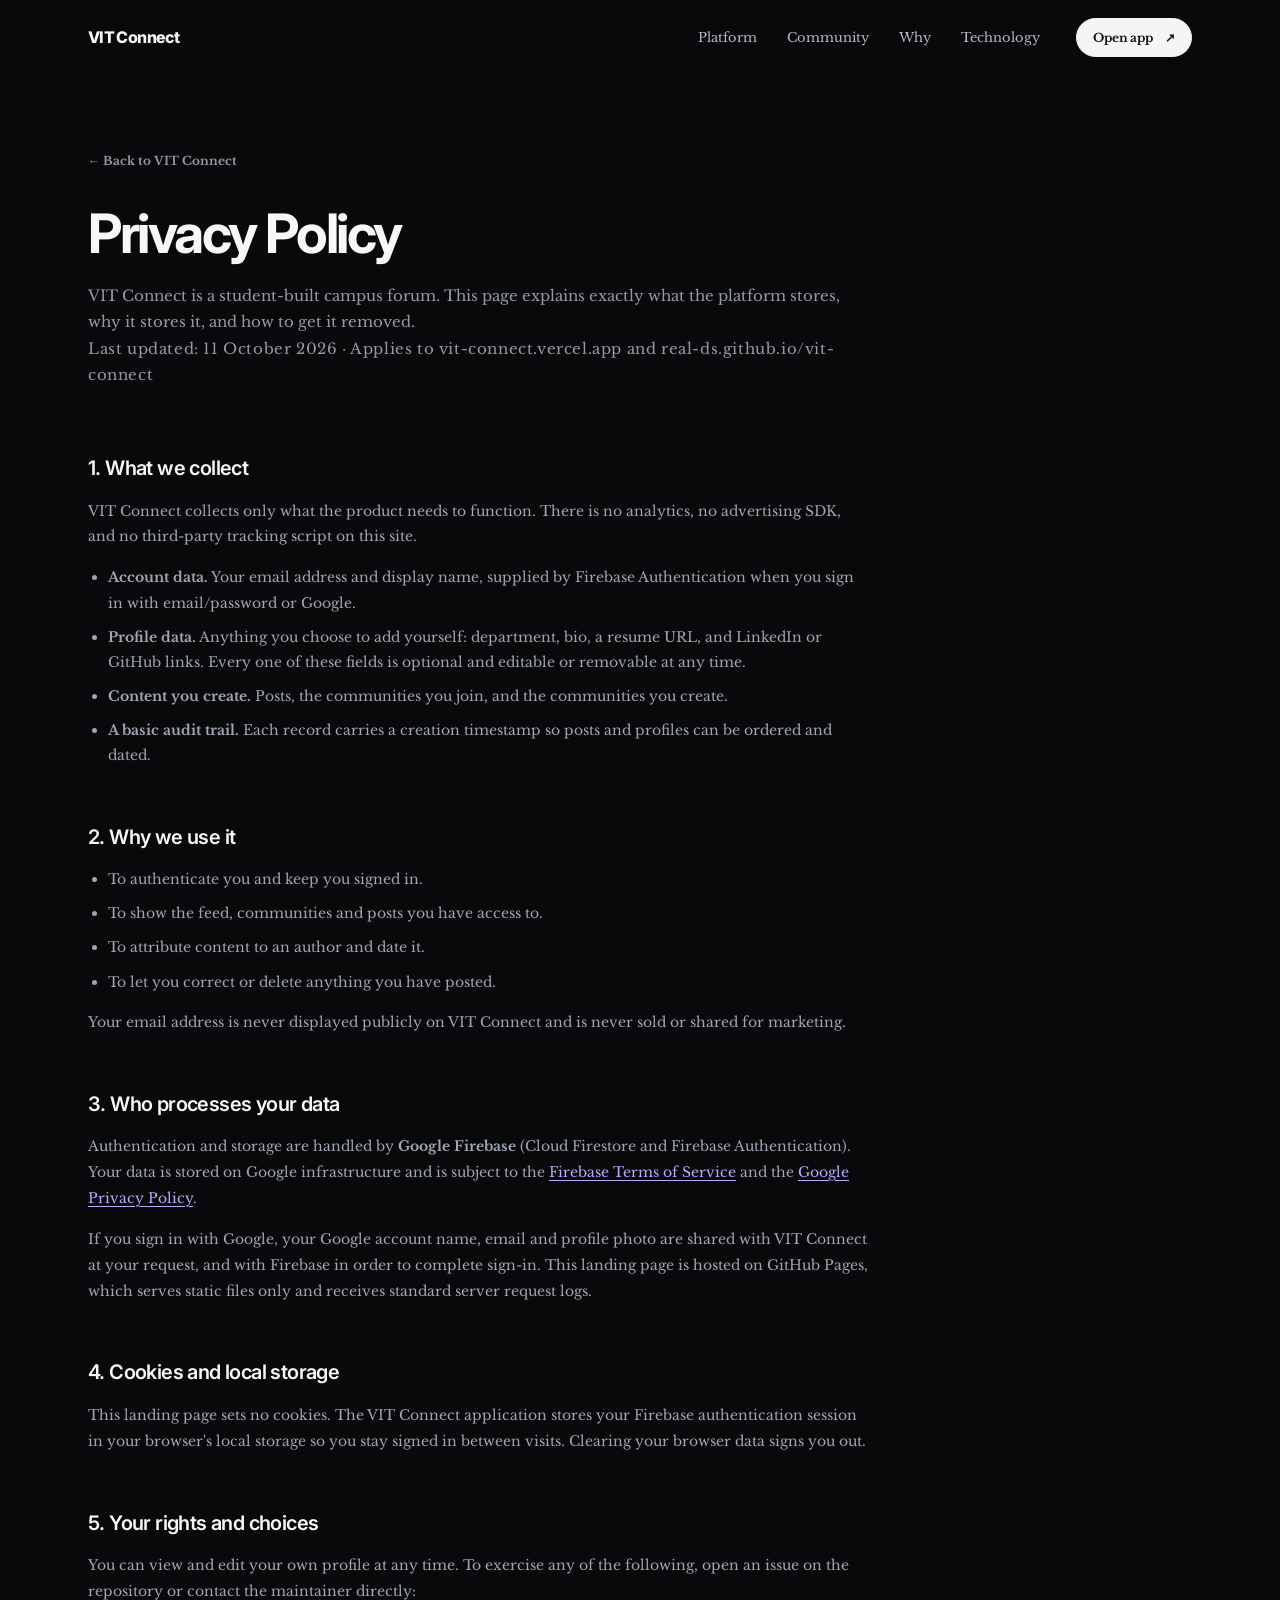
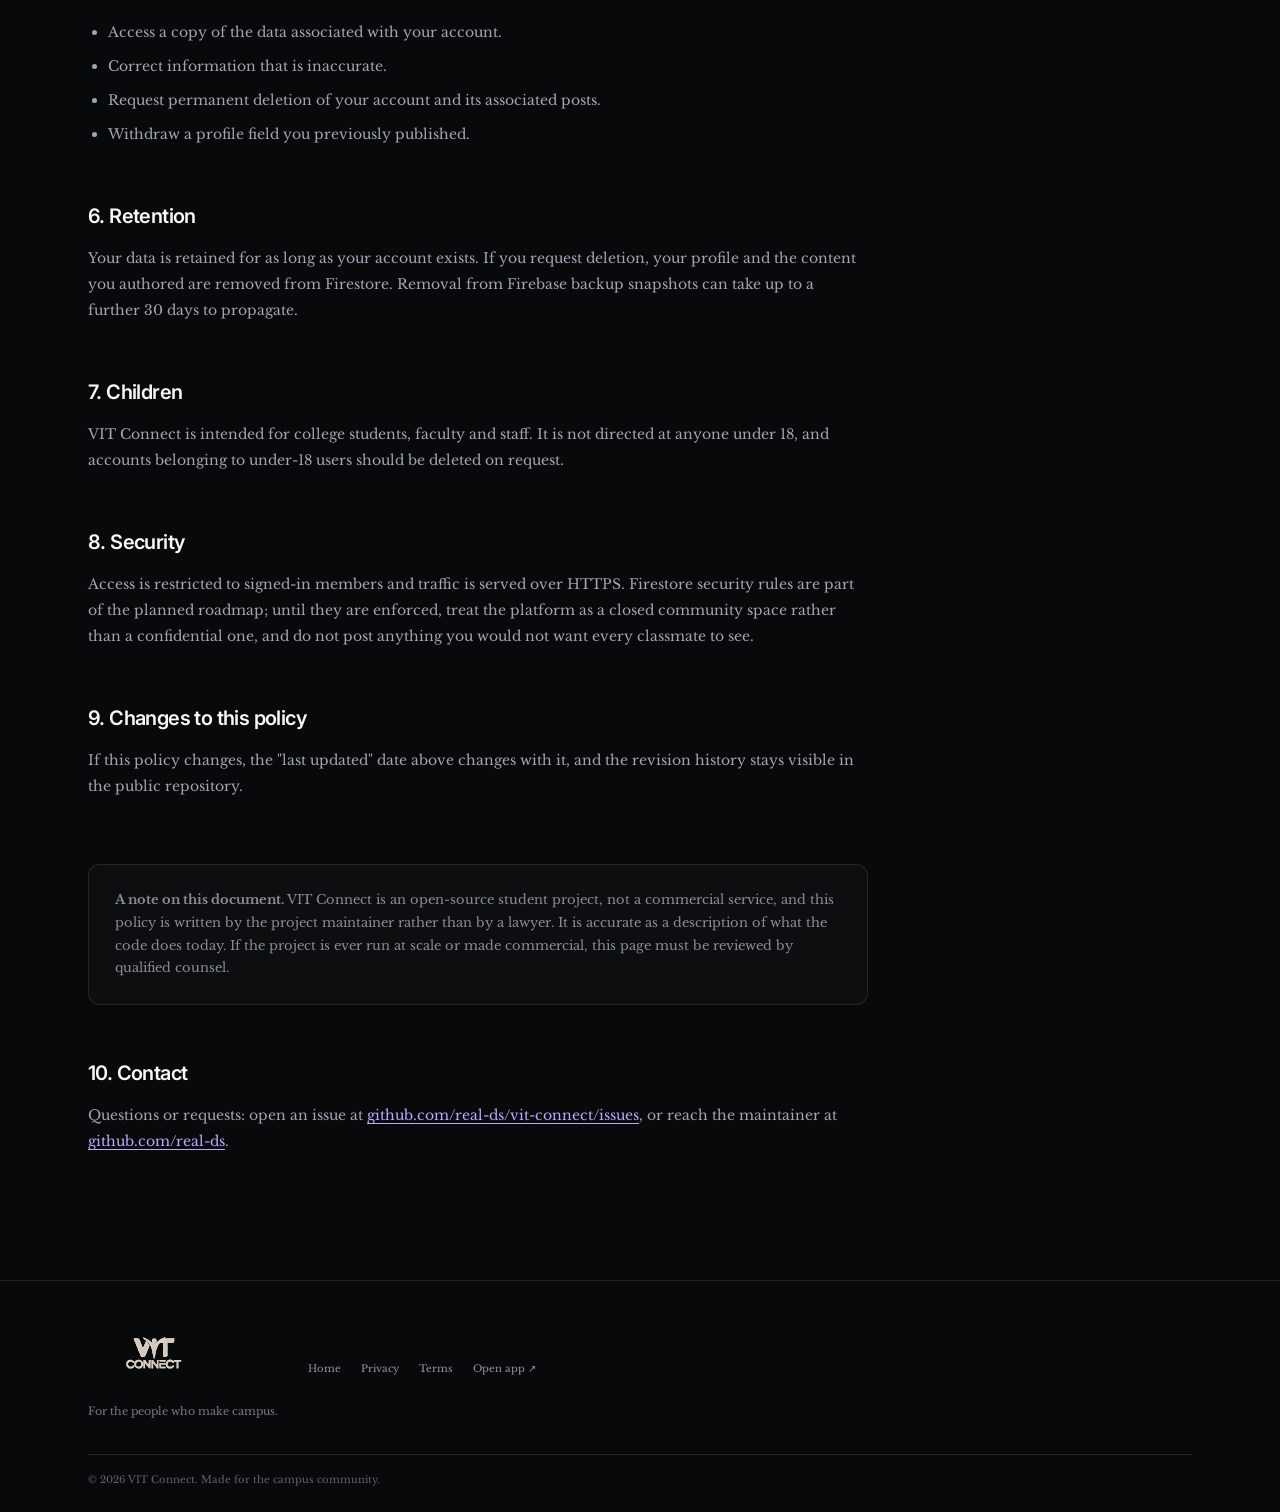
==== docs/privacy.html @ 90e6daa7 "Inter display + Baskerville body, real tech logos, why section, legal pages - Inline Simple Icons ma" ====
<!doctype html>
<html lang="en">
<head>
<meta charset="utf-8" />
<meta name="viewport" content="width=device-width, initial-scale=1" />
<meta name="theme-color" content="#08090b" />
<title>Privacy Policy — VIT Connect</title>
<meta name="description" content="What VIT Connect collects, why, and how to get your data removed." />
<link rel="preconnect" href="https://fonts.googleapis.com" />
<link rel="preconnect" href="https://fonts.gstatic.com" crossorigin />
<link href="https://fonts.googleapis.com/css2?family=Inter:wght@400;500;600;700;800&family=Libre+Baskerville:ital,wght@0,400;0,700;1,400&display=swap" rel="stylesheet" />
<link rel="stylesheet" href="./style.css" />
</head>
<body>
<a class="skip" href="#main">Skip to content</a>

<header class="nav" id="nav">
  <div class="nav__in">
    <a class="brand" href="./index.html">VIT Connect</a>
    <nav class="nav__links" aria-label="Main navigation">
      <a href="./index.html#what">Platform</a>
      <a href="./index.html#who">Community</a>
      <a href="./index.html#why">Why</a>
      <a href="./index.html#stack">Technology</a>
    </nav>
    <a class="btn btn--sm" href="https://vit-connect.vercel.app" target="_blank" rel="noopener">Open app <span aria-hidden="true">↗</span></a>
  </div>
</header>

<main class="legal" id="main">
  <div class="wrap">
    <div class="legal-head">
      <a class="legal-back" href="./index.html">← Back to VIT Connect</a>
      <h1>Privacy Policy</h1>
      <p>VIT Connect is a student-built campus forum. This page explains exactly what the platform stores, why it stores it, and how to get it removed.</p>
      <p class="legal-meta">Last updated: 11 October 2026 · Applies to vit-connect.vercel.app and real-ds.github.io/vit-connect</p>
    </div>

    <div class="legal-body">
      <h2>1. What we collect</h2>
      <p>VIT Connect collects only what the product needs to function. There is no analytics, no advertising SDK, and no third-party tracking script on this site.</p>
      <ul>
        <li><strong>Account data.</strong> Your email address and display name, supplied by Firebase Authentication when you sign in with email/password or Google.</li>
        <li><strong>Profile data.</strong> Anything you choose to add yourself: department, bio, a resume URL, and LinkedIn or GitHub links. Every one of these fields is optional and editable or removable at any time.</li>
        <li><strong>Content you create.</strong> Posts, the communities you join, and the communities you create.</li>
        <li><strong>A basic audit trail.</strong> Each record carries a creation timestamp so posts and profiles can be ordered and dated.</li>
      </ul>

      <h2>2. Why we use it</h2>
      <ul>
        <li>To authenticate you and keep you signed in.</li>
        <li>To show the feed, communities and posts you have access to.</li>
        <li>To attribute content to an author and date it.</li>
        <li>To let you correct or delete anything you have posted.</li>
      </ul>
      <p>Your email address is never displayed publicly on VIT Connect and is never sold or shared for marketing.</p>

      <h2>3. Who processes your data</h2>
      <p>Authentication and storage are handled by <strong>Google Firebase</strong> (Cloud Firestore and Firebase Authentication). Your data is stored on Google infrastructure and is subject to the <a href="https://firebase.google.com/terms" target="_blank" rel="noopener">Firebase Terms of Service</a> and the <a href="https://policies.google.com/privacy" target="_blank" rel="noopener">Google Privacy Policy</a>.</p>
      <p>If you sign in with Google, your Google account name, email and profile photo are shared with VIT Connect at your request, and with Firebase in order to complete sign-in. This landing page is hosted on GitHub Pages, which serves static files only and receives standard server request logs.</p>

      <h2>4. Cookies and local storage</h2>
      <p>This landing page sets no cookies. The VIT Connect application stores your Firebase authentication session in your browser's local storage so you stay signed in between visits. Clearing your browser data signs you out.</p>

      <h2>5. Your rights and choices</h2>
      <p>You can view and edit your own profile at any time. To exercise any of the following, open an issue on the repository or contact the maintainer directly:</p>
      <ul>
        <li>Access a copy of the data associated with your account.</li>
        <li>Correct information that is inaccurate.</li>
        <li>Request permanent deletion of your account and its associated posts.</li>
        <li>Withdraw a profile field you previously published.</li>
      </ul>

      <h2>6. Retention</h2>
      <p>Your data is retained for as long as your account exists. If you request deletion, your profile and the content you authored are removed from Firestore. Removal from Firebase backup snapshots can take up to a further 30 days to propagate.</p>

      <h2>7. Children</h2>
      <p>VIT Connect is intended for college students, faculty and staff. It is not directed at anyone under 18, and accounts belonging to under-18 users should be deleted on request.</p>

      <h2>8. Security</h2>
      <p>Access is restricted to signed-in members and traffic is served over HTTPS. Firestore security rules are part of the planned roadmap; until they are enforced, treat the platform as a closed community space rather than a confidential one, and do not post anything you would not want every classmate to see.</p>

      <h2>9. Changes to this policy</h2>
      <p>If this policy changes, the "last updated" date above changes with it, and the revision history stays visible in the public repository.</p>

      <div class="legal-note">
        <p><strong>A note on this document.</strong> VIT Connect is an open-source student project, not a commercial service, and this policy is written by the project maintainer rather than by a lawyer. It is accurate as a description of what the code does today. If the project is ever run at scale or made commercial, this page must be reviewed by qualified counsel.</p>
      </div>

      <h2>10. Contact</h2>
      <p>Questions or requests: open an issue at <a href="https://github.com/real-ds/vit-connect/issues" target="_blank" rel="noopener">github.com/real-ds/vit-connect/issues</a>, or reach the maintainer at <a href="https://github.com/real-ds" target="_blank" rel="noopener">github.com/real-ds</a>.</p>
    </div>
  </div>
</main>

<footer class="foot">
  <div class="wrap foot__in"><div class="foot__brand"><img class="foot__logo" src="./vitconnectlogo.svg" alt="VIT Connect" width="132" height="74" /><p class="foot__tag">For the people who make campus.</p></div><div class="foot__links"><a href="./index.html">Home</a><a href="./privacy.html">Privacy</a><a href="./terms.html">Terms</a><a href="https://vit-connect.vercel.app" target="_blank" rel="noopener">Open app ↗</a></div><p class="foot__cr">© <span id="year"></span> VIT Connect. Made for the campus community.</p></div>
</footer>
<script src="./script.js"></script>
</body>
</html>
---- docs/style.css ----
/* VIT Connect — visual-first landing page */
:root{--bg:#08090b;--panel:#101216;--panel-2:#15171d;--fg:#f7f7f8;--muted:#9a9da8;--faint:#666a76;--line:rgba(255,255,255,.1);--violet:#a99aff;--orange:#ffb37a;--green:#a9e8c2;--blue:#9ac7ff;--wrap:1160px;--nav-h:76px;--ease:cubic-bezier(.2,.75,.25,1)}
*,*::before,*::after{box-sizing:border-box}html{scroll-behavior:smooth;scroll-padding-top:90px;-webkit-text-size-adjust:100%}body{margin:0;background:var(--bg);color:var(--fg);font-family:"Libre Baskerville",Baskerville,Georgia,"Times New Roman",serif;font-size:15px;line-height:1.62;-webkit-font-smoothing:antialiased;text-rendering:optimizeLegibility}a{color:inherit;text-decoration:none}svg,img{display:block}::selection{background:#b6a9ff;color:#08090b}:focus-visible{outline:2px solid var(--violet);outline-offset:4px}.skip{position:absolute;left:-999px;top:0;z-index:100;background:white;color:black;padding:12px}.skip:focus{left:0}.wrap{width:100%;max-width:var(--wrap);margin:auto;padding:0 28px}
.nav{position:fixed;z-index:50;inset:0 0 auto;height:var(--nav-h);border-bottom:1px solid transparent;transition:background .35s,border-color .35s,backdrop-filter .35s}.nav.is-stuck{background:rgba(8,9,11,.78);backdrop-filter:blur(18px);border-bottom-color:var(--line)}.nav__in{max-width:var(--wrap);height:100%;padding:0 28px;margin:auto;display:flex;align-items:center;gap:36px}.brand{display:inline-flex;align-items:center;gap:10px;font-family:Inter,system-ui,sans-serif;font-size:16px;font-weight:800;letter-spacing:-.04em;white-space:nowrap}.brand__mark{display:grid;place-items:center;width:28px;height:28px;background:var(--fg);color:#090a0c;border-radius:9px;font-size:20px;font-weight:800;line-height:1;transform:rotate(-5deg)}.nav__links{margin-left:auto;display:flex;gap:30px;color:#b7b8c0;font-size:13px}.nav__links a{transition:color .2s}.nav__links a:hover{color:white}.btn{display:inline-flex;align-items:center;justify-content:center;gap:18px;min-height:48px;padding:0 21px;border:1px solid #f5f5f5;border-radius:999px;background:#f5f5f5;color:#101114;font-size:13px;font-weight:700;letter-spacing:-.01em;white-space:nowrap;transition:transform .25s var(--ease),background .25s,color .25s,border-color .25s}.btn:hover{transform:translateY(-3px);background:#dcd5ff;border-color:#dcd5ff}.btn--sm{min-height:39px;padding:0 16px;gap:12px;font-size:12px}.btn--ghost{background:rgba(255,255,255,.035);color:white;border-color:rgba(255,255,255,.18)}.btn--ghost:hover{background:rgba(255,255,255,.1);border-color:rgba(255,255,255,.35);color:white}
.hero{min-height:100svh;padding-top:var(--nav-h);position:relative;isolation:isolate;overflow:hidden;background:#08090b}.hero__ambient{position:absolute;inset:0;z-index:-1;overflow:hidden;pointer-events:none}.hero__grid{position:absolute;inset:0;background-image:linear-gradient(rgba(255,255,255,.045) 1px,transparent 1px),linear-gradient(90deg,rgba(255,255,255,.045) 1px,transparent 1px);background-size:76px 76px;mask-image:linear-gradient(to bottom,black,transparent 88%)}.orb{position:absolute;display:block;border-radius:50%;filter:blur(1px);opacity:.8}.orb--one{width:540px;height:540px;left:43%;top:7%;background:radial-gradient(circle,rgba(119,91,255,.18),rgba(119,91,255,0) 68%)}.orb--two{width:480px;height:480px;right:-8%;top:34%;background:radial-gradient(circle,rgba(47,131,173,.12),rgba(47,131,173,0) 68%)}.hero__in{max-width:var(--wrap);min-height:calc(100svh - var(--nav-h) - 54px);margin:auto;padding:72px 28px 52px;display:grid;grid-template-columns:.95fr 1.05fr;gap:28px;align-items:center}.hero__copy{position:relative;z-index:2;padding-bottom:25px}.eyebrow{margin:0;display:flex;align-items:center;gap:10px;color:#aaaab5;font-size:10px;font-weight:700;letter-spacing:.15em;text-transform:uppercase}.status-dot{width:7px;height:7px;display:inline-block;border-radius:50%;background:#b9a9ff;box-shadow:0 0 16px rgba(185,169,255,.7);flex:none}.hero__h1,.h2,.closing h2{font-family:Inter,system-ui,sans-serif;letter-spacing:-.075em;font-weight:700}.hero__h1{margin:27px 0 0;font-size:clamp(2.5rem,4.5vw,4rem);line-height:1.02}.hero__h1 span,.h2 span,.closing h2 span{color:#898b98}.hero__sub{margin:23px 0 0;color:#b5b6c0;font-size:17px;letter-spacing:-.025em}.hero__cta{display:flex;gap:10px;flex-wrap:wrap;margin-top:31px}.hero__proof{display:flex;align-items:center;gap:11px;margin-top:37px;color:#797c88;font-size:10px;letter-spacing:.04em}.hero__proof i,.hero__proof .proof-line{width:3px;height:3px;border-radius:50%;background:#666976}.hero__proof .proof-line{width:26px;height:1px;border-radius:0;background:#a99aff}
.product-stage{position:relative;min-width:0;padding:18px 0 32px 15px;perspective:1000px}.stage-glow{position:absolute;inset:10% 4% 10% 5%;background:radial-gradient(ellipse,rgba(143,118,255,.17),transparent 68%);filter:blur(24px)}.app-window{position:relative;display:grid;grid-template-columns:164px minmax(0,1fr);min-height:430px;overflow:visible;border:1px solid rgba(255,255,255,.16);border-radius:16px;background:rgba(17,18,23,.96);box-shadow:0 35px 100px rgba(0,0,0,.55),0 0 0 5px rgba(255,255,255,.018);transform:rotateY(-5deg) rotateX(1deg);transform-origin:center}.app-side{position:relative;display:flex;flex-direction:column;padding:20px 12px 12px;border-right:1px solid var(--line);background:#101116;border-radius:16px 0 0 16px}.mini-brand{display:flex;align-items:center;gap:7px;font-size:12px;font-weight:800;margin:0 0 29px 4px}.mini-brand .brand__mark{width:20px;height:20px;border-radius:6px;font-size:15px}.side-label{padding:0 7px;margin-bottom:10px;color:#676a76;font-size:8px;font-weight:700;letter-spacing:.12em}.side-label--second{margin-top:25px}.side-item{display:flex;align-items:center;gap:9px;padding:9px 8px;margin-bottom:3px;color:#9699a5;font-size:10px;border-radius:7px}.side-item--active{background:#25232f;color:#e3dfff}.side-item b{margin-left:auto;color:#b4a5ff}.side-icon{width:14px;font-size:13px;text-align:center}.community{display:flex;align-items:center;gap:8px;padding:7px 5px;color:#a0a2ad;font-size:9px;white-space:nowrap}.community-dot{display:grid;place-items:center;width:23px;height:23px;flex:none;border-radius:7px;font-size:10px;font-weight:800}.dot--violet{background:rgba(169,154,255,.18);color:#b9adff}.dot--orange{background:rgba(255,179,122,.16);color:#ffbd8e}.dot--green{background:rgba(169,232,194,.14);color:#a9e8c2}.side-profile{display:flex;align-items:center;gap:7px;margin-top:auto;padding:12px 0 0;border-top:1px solid var(--line);font-size:8px}.side-profile b,.side-profile small{display:block}.side-profile b{font-size:9px}.side-profile small{margin-top:2px;color:#777a86}.avatar{display:grid;place-items:center;flex:none;border-radius:50%;font-size:9px;font-weight:800}.avatar--small{width:25px;height:25px;background:#dbd4ff;color:#2a224f}.profile-dots{margin-left:auto;color:#888}.app-main{min-width:0;padding:20px 18px 16px}.app-top{display:flex;align-items:center;gap:10px}.app-kicker{color:#777b88;font-size:7px;letter-spacing:.14em;font-weight:700}.app-top h3{margin:4px 0 0;font-family:Inter,system-ui,sans-serif;font-size:17px;letter-spacing:-.05em}.app-search{display:flex;align-items:center;gap:6px;min-width:0;margin-left:auto;padding:7px 8px;border:1px solid rgba(255,255,255,.08);border-radius:7px;color:#8b8e99;font-size:12px}.app-search span{font-size:8px;white-space:nowrap}.app-search kbd{padding:2px 4px;border:1px solid #353741;border-radius:3px;font-size:7px}.avatar--top{width:24px;height:24px;background:#b5a8ff;color:#1d1836}.feed-tabs{display:flex;align-items:center;gap:15px;margin:19px 0 13px;padding-bottom:10px;border-bottom:1px solid var(--line);color:#818490;font-size:8px;white-space:nowrap}.feed-tabs .tab-active{position:relative;color:#f1efff}.tab-active:after{content:"";position:absolute;bottom:-11px;left:0;right:0;height:2px;background:#b7a8ff}.feed-filter{margin-left:auto}.post{padding:12px;border:1px solid rgba(255,255,255,.085);border-radius:10px;background:#15161c}.post-head{display:flex;align-items:center;gap:8px}.post-head>div{min-width:0}.post-head b,.post-head small{display:block}.post-head b{font-size:9px}.post-head small{margin-top:2px;color:#777a86;font-size:7px}.post-menu{margin-left:auto;color:#81838d;letter-spacing:2px}.post-content{padding-top:12px}.post-tag{color:#b5a7ff;font-size:7px;font-weight:800;letter-spacing:.12em}.post-content h4{margin:5px 0;font-family:Inter,system-ui,sans-serif;font-size:14px;letter-spacing:-.04em;line-height:1.25}.post-content p{margin:0 0 10px;color:#999ba6;font-size:8px}.event-art{position:relative;height:111px;overflow:hidden;border-radius:7px;background:linear-gradient(115deg,#d4caff 0%,#a99aff 40%,#6e5cbb 100%);color:#151022}.event-ring{position:absolute;width:180px;height:180px;border:1px solid rgba(255,255,255,.52);border-radius:50%;right:15%;top:-38px}.ring-two{width:135px;height:135px;right:21%;top:-15px}.event-date{position:absolute;left:12px;top:12px;font-size:8px;line-height:1.15;letter-spacing:.08em}.event-date b{font-size:22px;letter-spacing:-.06em}.event-title{position:absolute;left:44%;top:20px;font-family:Inter,system-ui,sans-serif;font-size:25px;font-weight:800;line-height:.82;letter-spacing:-.08em}.event-title span{display:inline-block;margin-left:5px;font-size:12px;letter-spacing:0}.event-spark{position:absolute;right:15px;bottom:8px;font-size:24px}.post-actions{display:flex;gap:14px;margin-top:11px;color:#a1a2ad;font-size:10px}.post-actions small{font-size:8px}.action-save{margin-left:auto}.post--compact{margin-top:10px;padding:10px 12px}.compact-copy{margin:9px 0;color:#c4c5cc;font-size:9px}.post-foot{display:flex;gap:11px;align-items:center;color:#7d808b;font-size:7px}.mini-pill{margin-left:auto;padding:4px 6px;border-radius:4px;background:rgba(169,154,255,.12);color:#c5baff}.floating-note{position:absolute;z-index:3;display:flex;align-items:center;gap:9px;padding:10px 12px;border:1px solid rgba(255,255,255,.15);border-radius:10px;background:rgba(27,28,35,.94);box-shadow:0 14px 36px rgba(0,0,0,.35);backdrop-filter:blur(12px)}.note--top{top:3px;right:-12px}.note--bottom{bottom:10px;left:-8px}.note-icon{display:grid;place-items:center;width:27px;height:27px;border-radius:8px;background:rgba(169,154,255,.17);color:#c4b8ff}.floating-note b,.floating-note small{display:block;white-space:nowrap}.floating-note b{font-size:9px}.floating-note small{margin-top:2px;color:#9295a1;font-size:8px}.note-avatar{display:grid;place-items:center;width:26px;height:26px;border-radius:50%;background:#a9e8c2;color:#163c29;font-weight:800;font-size:10px}.note-plus{margin-left:7px;color:#b6a8ff;font-size:18px}.stage-caption{display:flex;justify-content:space-between;margin-top:14px;color:#696c79;font-size:8px;font-weight:700;letter-spacing:.12em}.hero__ticker{display:flex;justify-content:center;align-items:center;gap:24px;min-height:54px;border-top:1px solid var(--line);color:#777a86;font-size:10px;font-weight:700;letter-spacing:.12em;text-transform:uppercase}.hero__ticker i{width:3px;height:3px;border-radius:50%;background:#4e505a}
.sec{position:relative;padding:118px 0;border-top:1px solid var(--line);overflow:hidden}.sec--what{background:radial-gradient(ellipse at 8% 18%,rgba(126,105,224,.09),transparent 35%),#0b0c0f}.sec--who{background:radial-gradient(ellipse at 88% 35%,rgba(71,129,154,.08),transparent 34%),#090a0c}.sec--stack{background:radial-gradient(ellipse at 30% 15%,rgba(126,105,224,.08),transparent 35%),#0b0c0f}.sec--why{background:radial-gradient(ellipse at 62% 12%,rgba(126,105,224,.07),transparent 34%),#0a0b0d}.why-grid{display:grid;grid-template-columns:repeat(3,1fr);gap:0 38px;margin-top:56px;border-top:1px solid var(--line)}.why-row{padding:30px 0 32px;border-bottom:1px solid var(--line)}.why-num{display:block;margin-bottom:16px;color:#696d79;font-size:9px;font-weight:700;letter-spacing:.13em}.why-row h3{margin:0 0 13px;font-family:Inter,system-ui,sans-serif;font-size:1.3rem;font-weight:600;letter-spacing:-.035em;line-height:1.2}.why-row p{margin:0;color:#9699a5;font-size:13px;line-height:1.8}.why-foot{margin:34px 0 0;color:#898c98;font-size:14px;font-style:italic}@media(max-width:900px){.why-grid{grid-template-columns:1fr;gap:0}}.section-top{display:flex;align-items:center;justify-content:space-between;gap:24px}.section-top .eyebrow>span:first-child{display:grid;place-items:center;width:25px;height:25px;border:1px solid rgba(255,255,255,.16);border-radius:50%;color:#ded8ff;font-size:9px}.section-aside{color:#777a86;font-size:11px;text-align:right;line-height:1.5}.section-heading,.stack-heading{display:grid;grid-template-columns:1.15fr .65fr;align-items:end;gap:35px;margin-top:50px}.h2{margin:0 0 22px;font-size:clamp(2.1rem,4.1vw,3.5rem);line-height:1.08}.lede{max-width:340px;margin:0 0 7px;color:#9699a5;font-size:14px;line-height:1.75}.feature-grid{display:grid;grid-template-columns:1.05fr .95fr;gap:16px;margin-top:58px}.feature{position:relative;min-height:370px;overflow:hidden;padding:28px;border:1px solid rgba(255,255,255,.1);border-radius:15px;background:linear-gradient(140deg,rgba(255,255,255,.045),rgba(255,255,255,.012))}.feature--feed{grid-row:span 2;min-height:755px}.feature--profiles{min-height:365px}.feature-copy{position:relative;z-index:2;max-width:330px}.feature-index{color:#777b88;font-size:9px;font-weight:700;letter-spacing:.13em}.feature h3{margin:19px 0 10px;font-family:Inter,system-ui,sans-serif;font-size:clamp(1.8rem,3vw,2.6rem);line-height:1.06;letter-spacing:-.06em}.feature p{max-width:300px;margin:0;color:#9699a5;font-size:12px;line-height:1.7}.feed-visual{position:absolute;left:28px;right:28px;bottom:28px;height:380px;padding:25px 22px;border:1px solid rgba(255,255,255,.12);border-radius:12px;background:linear-gradient(145deg,#171820,#101115);transform:rotate(-2deg);box-shadow:0 25px 70px rgba(0,0,0,.28)}.visual-line{height:6px;border-radius:8px;background:#363844}.visual-line--wide{width:47%;margin-bottom:9px}.visual-line--short{width:28%;background:#262833}.visual-event{display:flex;align-items:center;gap:12px;margin-top:28px;padding:16px;border:1px solid rgba(255,255,255,.08);border-radius:9px;background:linear-gradient(110deg,rgba(169,154,255,.15),rgba(169,154,255,.025))}.visual-date{display:grid;place-content:center;width:46px;height:48px;border-radius:7px;background:#b7a8ff;color:#1c1733;text-align:center;font-size:16px;font-weight:800;line-height:1}.visual-date small{font-size:7px;letter-spacing:.1em}.visual-event b,.visual-event small{display:block}.visual-event b{font-size:12px}.visual-event small{margin-top:4px;color:#9295a2;font-size:9px}.visual-arrow{margin-left:auto;color:#c4b8ff}.visual-post{display:flex;align-items:center;gap:11px;margin-top:16px;padding:17px 14px;border:1px solid rgba(255,255,255,.07);border-radius:9px}.visual-avatar{width:28px;height:28px;border-radius:50%;background:linear-gradient(140deg,#ffc89c,#9d7cfa)}.visual-lines{display:grid;gap:7px}.visual-lines i{display:block;width:110px;height:5px;border-radius:6px;background:#383a46}.visual-lines i+ i{width:75px;background:#262833}.visual-pill{margin-left:auto;padding:6px 9px;border-radius:20px;background:rgba(169,154,255,.13);color:#c3b7ff;font-size:9px}.community-visual{position:absolute;inset:140px 0 0;display:grid;place-items:center;background:radial-gradient(circle at 50% 54%,rgba(147,127,255,.12),transparent 58%)}.orbit{position:absolute;border:1px solid rgba(180,169,255,.22);border-radius:50%;transform:rotate(-22deg)}.orbit--a{width:240px;height:105px}.orbit--b{width:200px;height:155px;transform:rotate(52deg)}.bubble{position:absolute;z-index:1;display:grid;place-items:center;width:58px;height:58px;border:5px solid #15161b;border-radius:19px;font-family:Inter,system-ui,sans-serif;font-size:21px;font-weight:800;box-shadow:0 15px 40px rgba(0,0,0,.3)}.bubble--a{background:#b9aaff;color:#292046;left:calc(50% - 102px);top:32px;transform:rotate(-12deg)}.bubble--b{background:#ffc18d;color:#3b2618;right:calc(50% - 104px);top:48px;transform:rotate(12deg)}.bubble--c{background:#a9e8c2;color:#193c2a;left:calc(50% - 72px);top:115px;transform:rotate(8deg)}.bubble--d{background:#20222b;color:#fff;right:calc(50% - 92px);top:120px;transform:rotate(-8deg)}.community-caption{position:absolute;bottom:18px;color:#707380;font-size:8px;letter-spacing:.16em}.profile-visual{position:absolute;right:26px;bottom:-22px;width:255px;transform:rotate(5deg)}.profile-card{overflow:hidden;border:1px solid rgba(255,255,255,.14);border-radius:12px;background:#17181e;box-shadow:0 20px 50px rgba(0,0,0,.3)}.profile-cover{height:72px;background:radial-gradient(circle at 70% 30%,rgba(255,255,255,.65),transparent 12%),radial-gradient(ellipse at 80% 0%,#a79aff,transparent 48%),linear-gradient(120deg,#38315d,#15151e 72%)}.profile-card-body{position:relative;padding:30px 15px 15px}.avatar--profile{position:absolute;top:-23px;width:44px;height:44px;border:3px solid #17181e;background:#d7d0ff;color:#342a65;font-size:11px}.profile-card-body>b,.profile-card-body>small{display:block}.profile-card-body>b{font-size:12px}.profile-card-body>small{margin-top:3px;color:#898c98;font-size:9px}.profile-tags{display:flex;gap:5px;margin-top:12px}.profile-tags span{padding:4px 7px;border:1px solid rgba(255,255,255,.1);border-radius:4px;color:#b2b4bf;font-size:8px}.profile-links{display:flex;gap:16px;margin-top:15px;padding-top:12px;border-top:1px solid var(--line);color:#b7aaff;font-size:8px}
.community-layout{display:grid;grid-template-columns:.88fr 1.12fr;gap:64px;margin-top:60px;align-items:start}.community-layout>.lede{margin-top:4px}.text-link{display:inline-flex;align-items:center;gap:28px;margin-top:24px;padding-bottom:7px;border-bottom:1px solid rgba(255,255,255,.25);font-size:12px;font-weight:700}.text-link span{color:#b9aaff;font-size:17px;transition:transform .2s}.text-link:hover span{transform:translate(3px,-3px)}.people-list{border-top:1px solid var(--line)}.people-row{display:grid;grid-template-columns:30px 44px 1fr 20px;align-items:center;gap:18px;min-height:76px;padding:16px 0;border-bottom:1px solid var(--line)}.people-num{color:#696d79;font-size:9px}.people-symbol{display:grid;place-items:center;width:40px;height:40px;border-radius:12px;font-size:17px}.people-symbol--violet{background:rgba(169,154,255,.14);color:#b9aaff}.people-symbol--orange{background:rgba(255,179,122,.13);color:#ffbd8e}.people-symbol--green{background:rgba(169,232,194,.12);color:#a9e8c2}.people-symbol--blue{background:rgba(154,199,255,.13);color:#9ac7ff}.people-row h3{margin:0;font-family:Inter,system-ui,sans-serif;font-size:15px;letter-spacing:-.03em}.people-row p{margin:6px 0 0;color:#898c98;font-size:12px}.people-arrow{color:#777a86;transition:transform .2s,color .2s}.people-row:hover .people-arrow{transform:translate(3px,-3px);color:white}.quote-panel{position:relative;overflow:hidden;margin-top:88px;padding:52px 150px 52px 52px;border:1px solid rgba(255,255,255,.1);border-radius:14px;background:linear-gradient(110deg,rgba(169,154,255,.09),rgba(255,255,255,.018) 60%)}.quote-mark{position:absolute;top:18px;right:40px;color:rgba(190,178,255,.35);font-family:Georgia,serif;font-size:100px;line-height:1}.quote-panel p{position:relative;z-index:1;margin:0;font-family:Inter,system-ui,sans-serif;font-size:clamp(1.25rem,2.2vw,2rem);font-weight:600;line-height:1.28;letter-spacing:-.045em}.quote-panel p span{color:#8d8f9b}.quote-credit{display:block;margin-top:25px;color:#797c89;font-size:9px;font-weight:700;letter-spacing:.15em}.quote-orbit{position:absolute;right:-20px;bottom:-130px;width:300px;height:300px;border:1px solid rgba(182,168,255,.18);border-radius:50%;box-shadow:0 0 0 35px rgba(182,168,255,.025),0 0 0 70px rgba(182,168,255,.02)}
.stack-heading{margin-top:50px}.tech-grid{display:grid;grid-template-columns:repeat(3,1fr);gap:12px;margin-top:54px}.tech-item{display:grid;grid-template-columns:62px 1fr auto;align-items:center;gap:17px;min-height:112px;padding:19px;border:1px solid rgba(255,255,255,.09);border-radius:11px;background:rgba(255,255,255,.025);transition:transform .25s,border-color .25s,background .25s}.tech-item:hover{transform:translateY(-3px);border-color:rgba(185,170,255,.3);background:rgba(255,255,255,.045)}.tech-logo{display:grid;place-items:center;width:58px;height:58px;border:1px solid rgba(255,255,255,.09);border-radius:14px;background:#171820;font-size:23px;font-weight:800}.tech-logo svg{width:29px;height:29px}.tech-logo--react{color:#80d9ff}.tech-logo--ts{color:#8cbcff;font-size:15px}.tech-logo--vite{color:#c0aaff}.tech-logo--tailwind{color:#80d9ff}.tech-logo--firebase{color:#ffbd78}.tech-logo--vercel{color:#fff}.tech-name{font-family:Inter,system-ui,sans-serif;font-size:15px;font-weight:700;letter-spacing:-.03em}.tech-type{color:#696d79;font-size:8px;font-weight:700;letter-spacing:.1em}.stack-note{display:flex;align-items:center;gap:10px;margin-top:23px;color:#777a86;font-size:10px}
.closing{position:relative;overflow:hidden;display:grid;place-items:center;min-height:390px;padding:90px 28px;border-top:1px solid var(--line);text-align:center;background:#0a0b0e}.closing-glow{position:absolute;inset:0;background:radial-gradient(ellipse at 50% 100%,rgba(132,111,255,.19),transparent 58%);pointer-events:none}.closing-inner{position:relative;max-width:820px}.closing .eyebrow{justify-content:center}.closing h2{margin:22px 0 27px;font-size:clamp(2.3rem,5.2vw,4.2rem);line-height:1.04}.foot{padding:35px 0 24px;border-top:1px solid var(--line);background:#08090b}.foot__in{display:grid;grid-template-columns:auto 1fr auto;align-items:center;gap:15px 30px}.foot__brand{display:flex;flex-direction:column;align-items:flex-start;gap:13px}.foot__logo{width:132px;height:auto;opacity:.92}.foot__tag{margin:0;color:#777a86;font-size:11px}.foot__links{display:flex;gap:20px;color:#9396a2;font-size:10px}.foot__links a:hover{color:white}.foot__cr{grid-column:1/-1;margin:18px 0 0;padding-top:17px;border-top:1px solid var(--line);color:#60636e;font-size:10px}
.reveal{opacity:0;transform:translateY(18px);transition:opacity .7s var(--ease),transform .7s var(--ease);transition-delay:var(--d,0s)}.reveal.is-in{opacity:1;transform:none}
.legal{padding:calc(var(--nav-h) + 72px) 0 110px;background:var(--bg)}.legal-head{max-width:780px;margin-bottom:64px}.legal-back{display:inline-flex;align-items:center;gap:10px;margin-bottom:34px;color:#9699a5;font-size:12px;font-weight:700;transition:color .2s}.legal-back:hover{color:#fff}.legal h1{margin:0 0 20px;font-family:Inter,system-ui,sans-serif;font-size:clamp(2.1rem,4.6vw,3.4rem);font-weight:700;letter-spacing:-.045em;line-height:1.08}.legal-head p{margin:0;color:#9699a5;font-size:15px;line-height:1.75}.legal-meta{margin-top:18px;color:#696d79;font-size:11px;letter-spacing:.04em}.legal-body{max-width:780px}.legal-body h2{margin:52px 0 14px;font-family:Inter,system-ui,sans-serif;font-size:1.25rem;font-weight:600;letter-spacing:-.03em}.legal-body p{margin:0 0 15px;color:#a2a5b1;font-size:14px;line-height:1.85}.legal-body ul{margin:0 0 15px;padding-left:20px}.legal-body li{margin-bottom:9px;color:#a2a5b1;font-size:14px;line-height:1.8}.legal-body a{color:#b9aaff;text-decoration:underline;text-underline-offset:3px}.legal-note{margin-top:64px;padding:24px 26px;border:1px solid var(--line);border-radius:12px;background:rgba(255,255,255,.025)}.legal-note p{margin:0;color:#898c98;font-size:13px;line-height:1.75}
@media(max-width:1000px){.hero__in{grid-template-columns:1fr;padding-top:72px;gap:20px}.hero__copy{padding-bottom:0}.hero__h1{font-size:clamp(3.8rem,9vw,6rem)}.product-stage{max-width:680px;width:100%;margin:0 auto;padding-left:0}.app-window{transform:none}.hero__in{min-height:0}.hero{min-height:0}.hero__ticker{margin-top:5px}.feature--feed{min-height:690px}.community-layout{gap:40px}.tech-grid{grid-template-columns:repeat(2,1fr)}}
@media(max-width:700px){:root{--nav-h:66px}.wrap{padding:0 20px}.nav__in{padding:0 20px;gap:12px}.nav__links{display:none}.nav .btn{margin-left:auto}.brand{font-size:14px}.brand__mark{width:25px;height:25px}.hero__in{padding:63px 20px 35px}.hero__h1{font-size:clamp(3.4rem,13vw,5.2rem)}.hero__sub{font-size:15px}.hero__proof{flex-wrap:wrap;margin-top:27px}.product-stage{padding:14px 0 28px}.app-window{grid-template-columns:105px minmax(0,1fr);min-height:370px;border-radius:12px}.app-side{padding:14px 7px 8px}.mini-brand{margin-left:2px;font-size:10px}.mini-brand .brand__mark{width:17px;height:17px;font-size:12px}.side-label{font-size:6px;padding:0 4px}.side-item{padding:8px 4px;gap:5px;font-size:8px}.side-icon{font-size:10px;width:10px}.community{font-size:7px;gap:5px;padding:6px 1px}.community-dot{width:18px;height:18px;font-size:8px;border-radius:5px}.side-profile{gap:4px}.side-profile b{font-size:7px}.side-profile small{font-size:6px}.avatar--small{width:20px;height:20px}.profile-dots{display:none}.app-main{padding:13px 9px}.app-top{gap:6px}.app-top h3{font-size:13px}.app-kicker{font-size:6px}.app-search{padding:6px;font-size:10px}.app-search span,.app-search kbd{display:none}.avatar--top{width:20px;height:20px}.feed-tabs{gap:8px;margin:13px 0 9px;font-size:6.5px}.feed-filter{display:none}.post{padding:8px}.post-head{gap:5px}.post-head b{font-size:7px}.post-head small{font-size:6px}.post-content{padding-top:8px}.post-content h4{font-size:11px}.post-content p{font-size:6.5px}.event-art{height:90px}.event-title{font-size:20px}.event-date{font-size:7px}.event-date b{font-size:18px}.post-actions{gap:8px;font-size:8px}.post-actions small{font-size:6px}.post--compact{padding:8px;margin-top:7px}.compact-copy{font-size:7px}.post-foot{gap:6px;font-size:6px}.floating-note{padding:7px 8px;gap:6px}.note--top{right:-3px}.note--bottom{left:-3px}.floating-note b{font-size:7px}.floating-note small{font-size:6px}.note-icon,.note-avatar{width:20px;height:20px}.stage-caption{font-size:6px}.hero__ticker{gap:10px;min-height:48px;font-size:7px;letter-spacing:.08em;flex-wrap:wrap;padding:10px}.hero__ticker i{width:2px;height:2px}.sec{padding:78px 0}.section-aside{font-size:9px}.section-top .eyebrow{font-size:8px;letter-spacing:.1em}.section-top .eyebrow>span:first-child{width:22px;height:22px}.section-heading,.stack-heading{grid-template-columns:1fr;gap:17px;margin-top:34px}.h2{font-size:clamp(2.65rem,11vw,4rem)}.lede{font-size:13px}.feature-grid{grid-template-columns:1fr;margin-top:35px;gap:12px}.feature{min-height:370px;padding:22px}.feature--feed{grid-row:auto;min-height:590px}.feature--communities{min-height:355px}.feature--profiles{min-height:365px}.feature h3{font-size:2.2rem}.feed-visual{left:18px;right:18px;bottom:20px;height:300px;padding:17px 13px}.visual-event{margin-top:20px;padding:11px;gap:8px}.visual-date{width:38px;height:42px;font-size:14px}.visual-event b{font-size:10px}.visual-event small{font-size:7px}.visual-post{padding:12px 9px}.visual-lines i{width:72px}.visual-lines i+i{width:50px}.visual-pill{font-size:7px}.community-visual{inset:130px 0 0}.bubble{width:48px;height:48px;border-width:4px;border-radius:15px;font-size:18px}.bubble--a{left:calc(50% - 91px)}.bubble--b{right:calc(50% - 94px)}.bubble--c{left:calc(50% - 63px);top:104px}.bubble--d{right:calc(50% - 83px);top:111px}.profile-visual{right:25px;width:225px}.community-layout{grid-template-columns:1fr;gap:35px;margin-top:36px}.people-row{grid-template-columns:22px 38px 1fr 16px;gap:10px}.people-symbol{width:36px;height:36px}.people-row h3{font-size:13px}.people-row p{font-size:10px}.quote-panel{margin-top:60px;padding:32px 23px}.quote-panel p{font-size:1.7rem}.quote-mark{right:16px;font-size:75px}.tech-grid{grid-template-columns:1fr;gap:8px;margin-top:35px}.tech-item{min-height:75px;padding:12px;grid-template-columns:42px 1fr auto}.tech-logo{width:38px;height:38px}.tech-name{font-size:13px}.tech-type{font-size:7px}.closing{min-height:330px;padding:75px 20px}.closing h2{font-size:clamp(3.3rem,13vw,5rem)}.foot__in{grid-template-columns:1fr auto;gap:12px}.foot__tag{grid-column:1/-1;grid-row:2}.foot__links{grid-column:1/-1;grid-row:3;flex-wrap:wrap;gap:15px}.foot__cr{grid-row:4;font-size:9px}}
@media(max-width:390px){.hero__h1{font-size:3.1rem}.app-window{grid-template-columns:88px minmax(0,1fr)}.side-item{font-size:7px}.community{font-size:6px}.hero__ticker{gap:7px}.hero__ticker span{font-size:6px}.stage-caption{letter-spacing:.06em}.stage-caption span:last-child{display:none}}
@media(prefers-reduced-motion:reduce){html{scroll-behavior:auto}.reveal{opacity:1;transform:none;transition:none}*,*::before,*::after{animation-duration:.01ms!important;animation-iteration-count:1!important;scroll-behavior:auto!important;transition-duration:.01ms!important}}
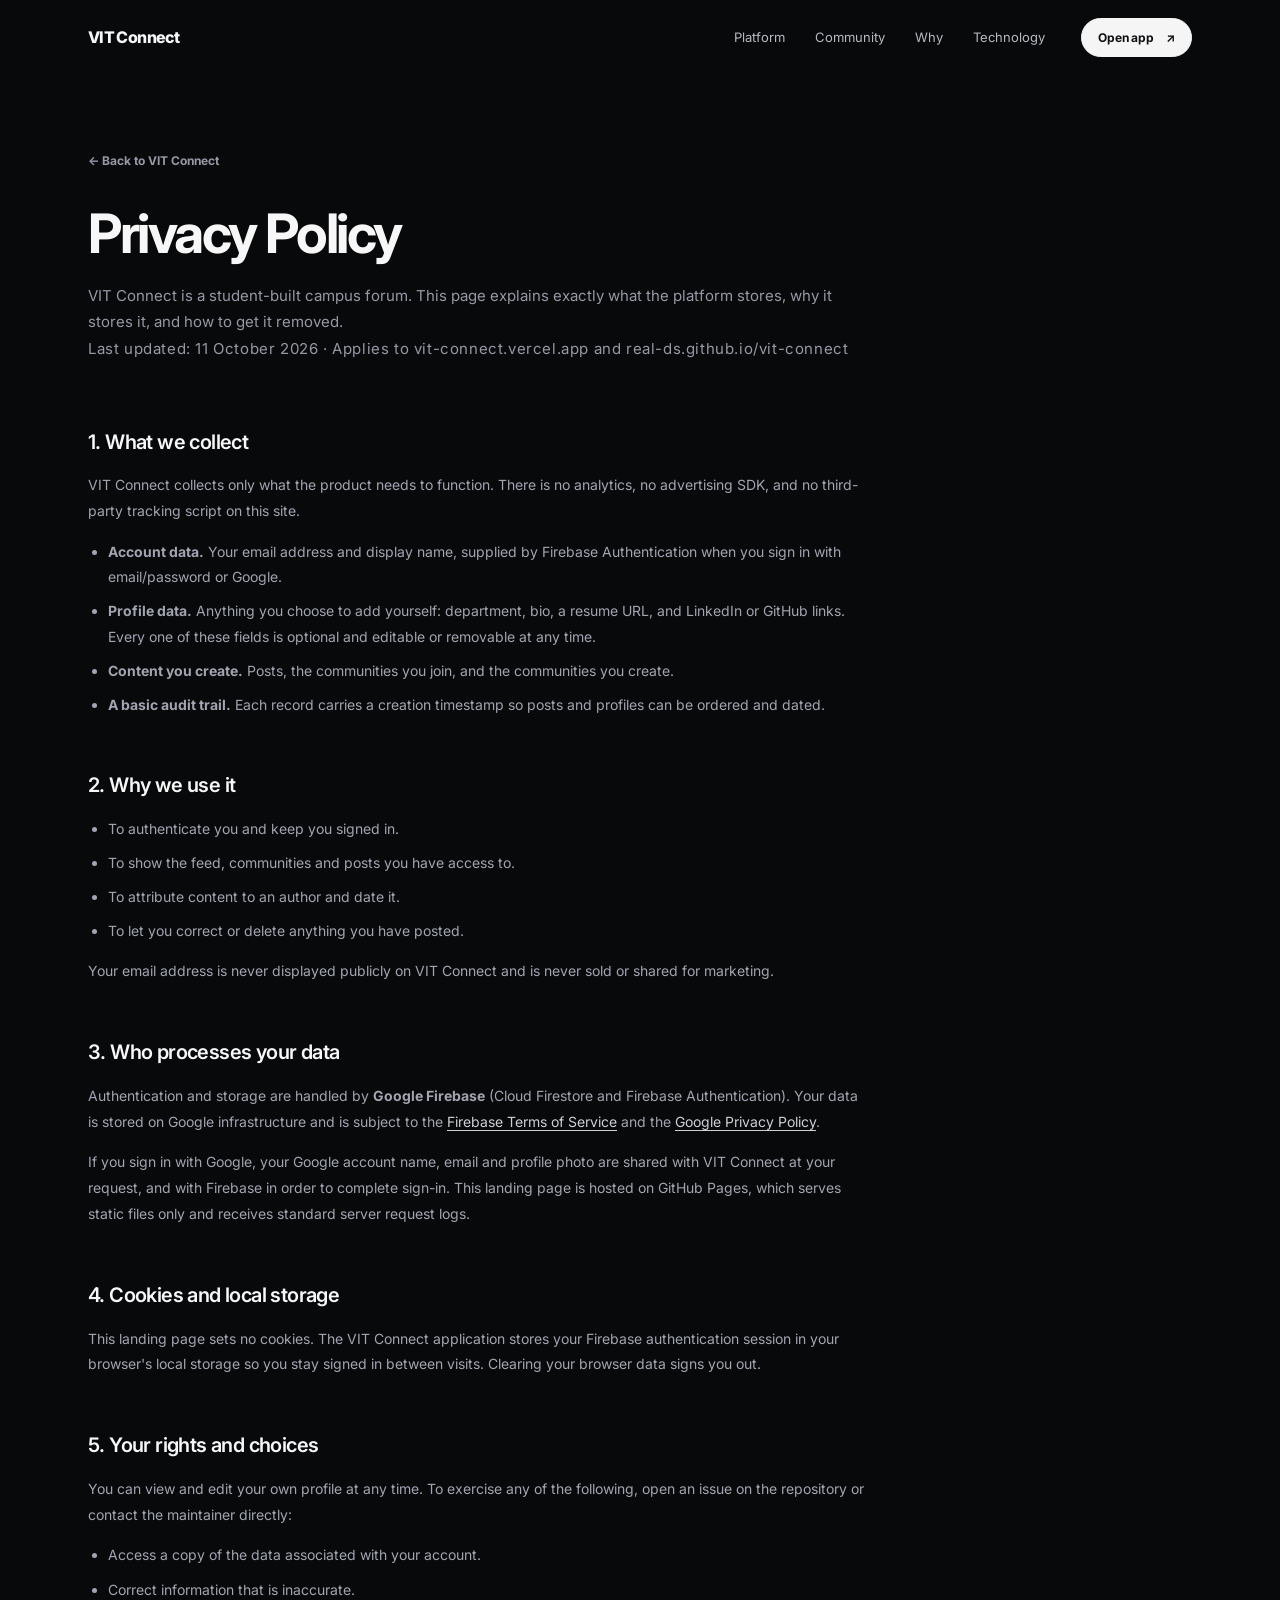
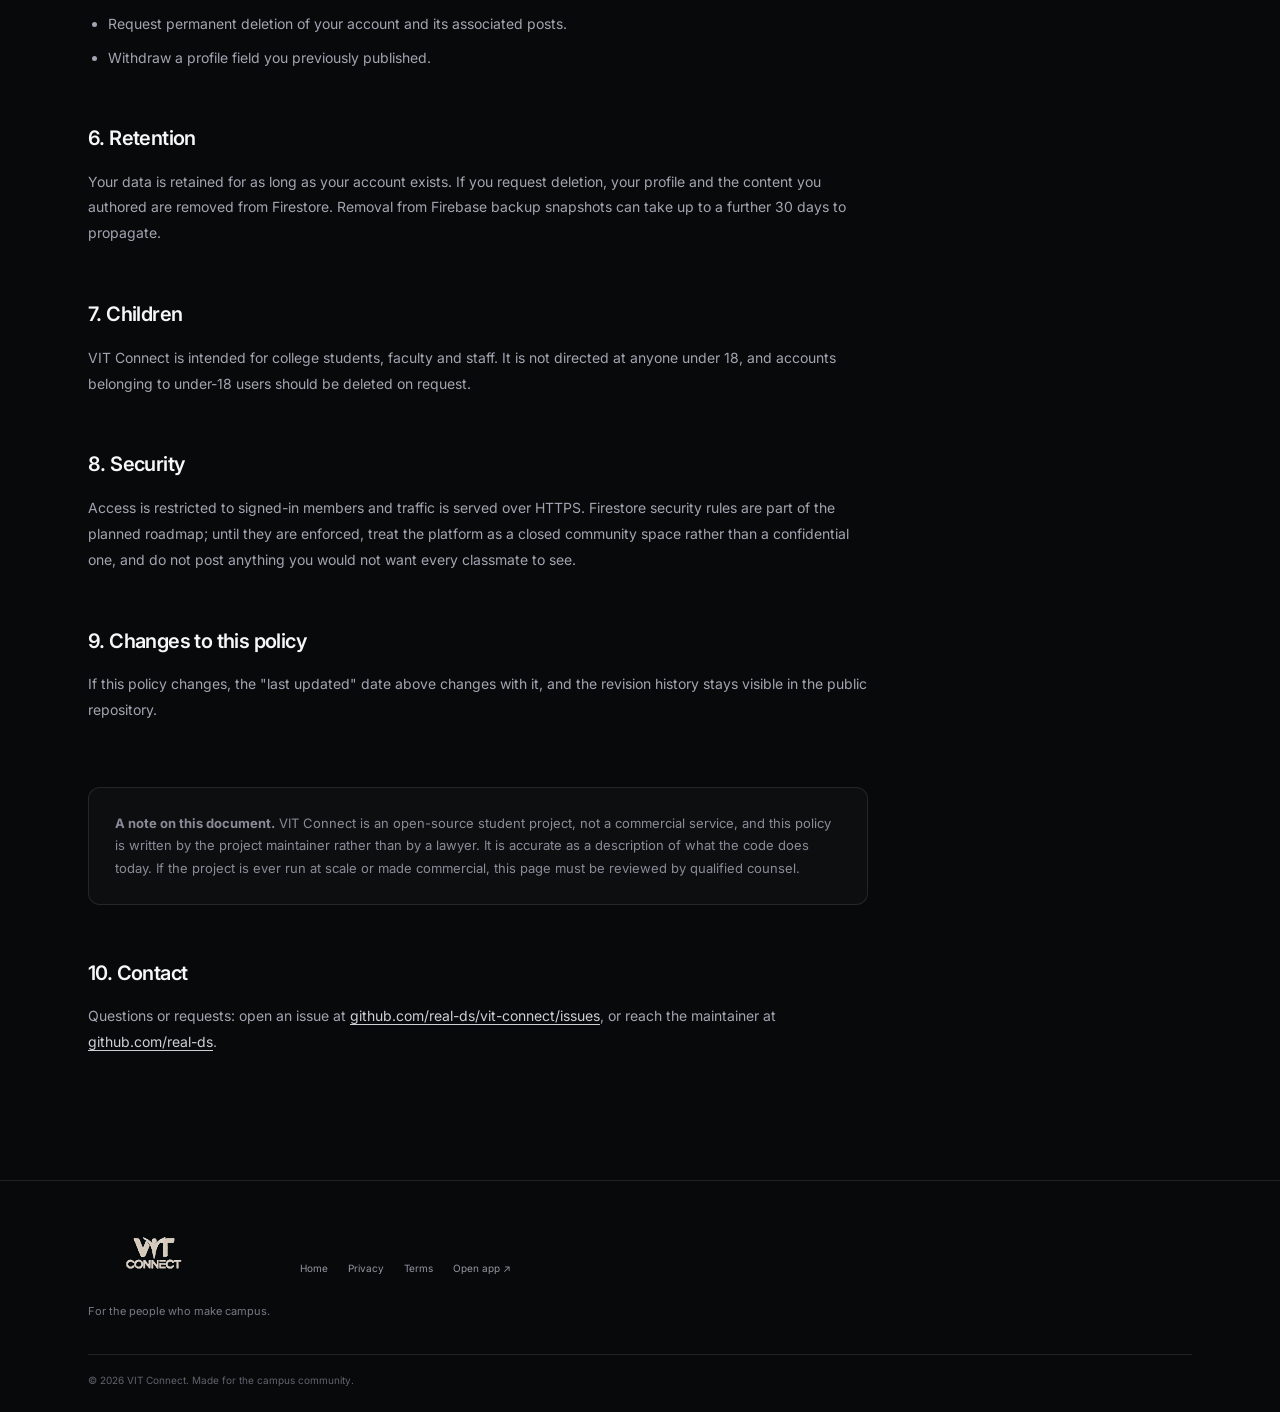
==== commit 0c1f69ee: "Strip the purple system from the landing page, move to Inter, refine UI - Replace 68 violet/purple v" ====
--- a/docs/privacy.html
+++ b/docs/privacy.html
@@ -6,9 +6,10 @@
 <meta name="theme-color" content="#08090b" />
 <title>Privacy Policy — VIT Connect</title>
 <meta name="description" content="What VIT Connect collects, why, and how to get your data removed." />
+<link rel="icon" href="data:image/svg+xml,%3Csvg xmlns='http://www.w3.org/2000/svg' viewBox='0 0 32 32'%3E%3Crect width='32' height='32' rx='8' fill='%23f7f7f8'/%3E%3Cpath d='M8 10.5A2.5 2.5 0 0 1 10.5 8h11A2.5 2.5 0 0 1 24 10.5v7A2.5 2.5 0 0 1 21.5 20h-6l-4.5 3.5V20h-.5A2.5 2.5 0 0 1 8 17.5z' fill='none' stroke='%2308090b' stroke-width='2.1' stroke-linejoin='round'/%3E%3C/svg%3E" />
 <link rel="preconnect" href="https://fonts.googleapis.com" />
 <link rel="preconnect" href="https://fonts.gstatic.com" crossorigin />
-<link href="https://fonts.googleapis.com/css2?family=Inter:wght@400;500;600;700;800&family=Libre+Baskerville:ital,wght@0,400;0,700;1,400&display=swap" rel="stylesheet" />
+<link href="https://fonts.googleapis.com/css2?family=Inter:wght@400;500;600;700;800&display=swap" rel="stylesheet" />
 <link rel="stylesheet" href="./style.css" />
 </head>
 <body>
--- a/docs/style.css
+++ b/docs/style.css
@@ -1,16 +1,53 @@
 /* VIT Connect — visual-first landing page */
-:root{--bg:#08090b;--panel:#101216;--panel-2:#15171d;--fg:#f7f7f8;--muted:#9a9da8;--faint:#666a76;--line:rgba(255,255,255,.1);--violet:#a99aff;--orange:#ffb37a;--green:#a9e8c2;--blue:#9ac7ff;--wrap:1160px;--nav-h:76px;--ease:cubic-bezier(.2,.75,.25,1)}
-*,*::before,*::after{box-sizing:border-box}html{scroll-behavior:smooth;scroll-padding-top:90px;-webkit-text-size-adjust:100%}body{margin:0;background:var(--bg);color:var(--fg);font-family:"Libre Baskerville",Baskerville,Georgia,"Times New Roman",serif;font-size:15px;line-height:1.62;-webkit-font-smoothing:antialiased;text-rendering:optimizeLegibility}a{color:inherit;text-decoration:none}svg,img{display:block}::selection{background:#b6a9ff;color:#08090b}:focus-visible{outline:2px solid var(--violet);outline-offset:4px}.skip{position:absolute;left:-999px;top:0;z-index:100;background:white;color:black;padding:12px}.skip:focus{left:0}.wrap{width:100%;max-width:var(--wrap);margin:auto;padding:0 28px}
-.nav{position:fixed;z-index:50;inset:0 0 auto;height:var(--nav-h);border-bottom:1px solid transparent;transition:background .35s,border-color .35s,backdrop-filter .35s}.nav.is-stuck{background:rgba(8,9,11,.78);backdrop-filter:blur(18px);border-bottom-color:var(--line)}.nav__in{max-width:var(--wrap);height:100%;padding:0 28px;margin:auto;display:flex;align-items:center;gap:36px}.brand{display:inline-flex;align-items:center;gap:10px;font-family:Inter,system-ui,sans-serif;font-size:16px;font-weight:800;letter-spacing:-.04em;white-space:nowrap}.brand__mark{display:grid;place-items:center;width:28px;height:28px;background:var(--fg);color:#090a0c;border-radius:9px;font-size:20px;font-weight:800;line-height:1;transform:rotate(-5deg)}.nav__links{margin-left:auto;display:flex;gap:30px;color:#b7b8c0;font-size:13px}.nav__links a{transition:color .2s}.nav__links a:hover{color:white}.btn{display:inline-flex;align-items:center;justify-content:center;gap:18px;min-height:48px;padding:0 21px;border:1px solid #f5f5f5;border-radius:999px;background:#f5f5f5;color:#101114;font-size:13px;font-weight:700;letter-spacing:-.01em;white-space:nowrap;transition:transform .25s var(--ease),background .25s,color .25s,border-color .25s}.btn:hover{transform:translateY(-3px);background:#dcd5ff;border-color:#dcd5ff}.btn--sm{min-height:39px;padding:0 16px;gap:12px;font-size:12px}.btn--ghost{background:rgba(255,255,255,.035);color:white;border-color:rgba(255,255,255,.18)}.btn--ghost:hover{background:rgba(255,255,255,.1);border-color:rgba(255,255,255,.35);color:white}
-.hero{min-height:100svh;padding-top:var(--nav-h);position:relative;isolation:isolate;overflow:hidden;background:#08090b}.hero__ambient{position:absolute;inset:0;z-index:-1;overflow:hidden;pointer-events:none}.hero__grid{position:absolute;inset:0;background-image:linear-gradient(rgba(255,255,255,.045) 1px,transparent 1px),linear-gradient(90deg,rgba(255,255,255,.045) 1px,transparent 1px);background-size:76px 76px;mask-image:linear-gradient(to bottom,black,transparent 88%)}.orb{position:absolute;display:block;border-radius:50%;filter:blur(1px);opacity:.8}.orb--one{width:540px;height:540px;left:43%;top:7%;background:radial-gradient(circle,rgba(119,91,255,.18),rgba(119,91,255,0) 68%)}.orb--two{width:480px;height:480px;right:-8%;top:34%;background:radial-gradient(circle,rgba(47,131,173,.12),rgba(47,131,173,0) 68%)}.hero__in{max-width:var(--wrap);min-height:calc(100svh - var(--nav-h) - 54px);margin:auto;padding:72px 28px 52px;display:grid;grid-template-columns:.95fr 1.05fr;gap:28px;align-items:center}.hero__copy{position:relative;z-index:2;padding-bottom:25px}.eyebrow{margin:0;display:flex;align-items:center;gap:10px;color:#aaaab5;font-size:10px;font-weight:700;letter-spacing:.15em;text-transform:uppercase}.status-dot{width:7px;height:7px;display:inline-block;border-radius:50%;background:#b9a9ff;box-shadow:0 0 16px rgba(185,169,255,.7);flex:none}.hero__h1,.h2,.closing h2{font-family:Inter,system-ui,sans-serif;letter-spacing:-.075em;font-weight:700}.hero__h1{margin:27px 0 0;font-size:clamp(2.5rem,4.5vw,4rem);line-height:1.02}.hero__h1 span,.h2 span,.closing h2 span{color:#898b98}.hero__sub{margin:23px 0 0;color:#b5b6c0;font-size:17px;letter-spacing:-.025em}.hero__cta{display:flex;gap:10px;flex-wrap:wrap;margin-top:31px}.hero__proof{display:flex;align-items:center;gap:11px;margin-top:37px;color:#797c88;font-size:10px;letter-spacing:.04em}.hero__proof i,.hero__proof .proof-line{width:3px;height:3px;border-radius:50%;background:#666976}.hero__proof .proof-line{width:26px;height:1px;border-radius:0;background:#a99aff}
-.product-stage{position:relative;min-width:0;padding:18px 0 32px 15px;perspective:1000px}.stage-glow{position:absolute;inset:10% 4% 10% 5%;background:radial-gradient(ellipse,rgba(143,118,255,.17),transparent 68%);filter:blur(24px)}.app-window{position:relative;display:grid;grid-template-columns:164px minmax(0,1fr);min-height:430px;overflow:visible;border:1px solid rgba(255,255,255,.16);border-radius:16px;background:rgba(17,18,23,.96);box-shadow:0 35px 100px rgba(0,0,0,.55),0 0 0 5px rgba(255,255,255,.018);transform:rotateY(-5deg) rotateX(1deg);transform-origin:center}.app-side{position:relative;display:flex;flex-direction:column;padding:20px 12px 12px;border-right:1px solid var(--line);background:#101116;border-radius:16px 0 0 16px}.mini-brand{display:flex;align-items:center;gap:7px;font-size:12px;font-weight:800;margin:0 0 29px 4px}.mini-brand .brand__mark{width:20px;height:20px;border-radius:6px;font-size:15px}.side-label{padding:0 7px;margin-bottom:10px;color:#676a76;font-size:8px;font-weight:700;letter-spacing:.12em}.side-label--second{margin-top:25px}.side-item{display:flex;align-items:center;gap:9px;padding:9px 8px;margin-bottom:3px;color:#9699a5;font-size:10px;border-radius:7px}.side-item--active{background:#25232f;color:#e3dfff}.side-item b{margin-left:auto;color:#b4a5ff}.side-icon{width:14px;font-size:13px;text-align:center}.community{display:flex;align-items:center;gap:8px;padding:7px 5px;color:#a0a2ad;font-size:9px;white-space:nowrap}.community-dot{display:grid;place-items:center;width:23px;height:23px;flex:none;border-radius:7px;font-size:10px;font-weight:800}.dot--violet{background:rgba(169,154,255,.18);color:#b9adff}.dot--orange{background:rgba(255,179,122,.16);color:#ffbd8e}.dot--green{background:rgba(169,232,194,.14);color:#a9e8c2}.side-profile{display:flex;align-items:center;gap:7px;margin-top:auto;padding:12px 0 0;border-top:1px solid var(--line);font-size:8px}.side-profile b,.side-profile small{display:block}.side-profile b{font-size:9px}.side-profile small{margin-top:2px;color:#777a86}.avatar{display:grid;place-items:center;flex:none;border-radius:50%;font-size:9px;font-weight:800}.avatar--small{width:25px;height:25px;background:#dbd4ff;color:#2a224f}.profile-dots{margin-left:auto;color:#888}.app-main{min-width:0;padding:20px 18px 16px}.app-top{display:flex;align-items:center;gap:10px}.app-kicker{color:#777b88;font-size:7px;letter-spacing:.14em;font-weight:700}.app-top h3{margin:4px 0 0;font-family:Inter,system-ui,sans-serif;font-size:17px;letter-spacing:-.05em}.app-search{display:flex;align-items:center;gap:6px;min-width:0;margin-left:auto;padding:7px 8px;border:1px solid rgba(255,255,255,.08);border-radius:7px;color:#8b8e99;font-size:12px}.app-search span{font-size:8px;white-space:nowrap}.app-search kbd{padding:2px 4px;border:1px solid #353741;border-radius:3px;font-size:7px}.avatar--top{width:24px;height:24px;background:#b5a8ff;color:#1d1836}.feed-tabs{display:flex;align-items:center;gap:15px;margin:19px 0 13px;padding-bottom:10px;border-bottom:1px solid var(--line);color:#818490;font-size:8px;white-space:nowrap}.feed-tabs .tab-active{position:relative;color:#f1efff}.tab-active:after{content:"";position:absolute;bottom:-11px;left:0;right:0;height:2px;background:#b7a8ff}.feed-filter{margin-left:auto}.post{padding:12px;border:1px solid rgba(255,255,255,.085);border-radius:10px;background:#15161c}.post-head{display:flex;align-items:center;gap:8px}.post-head>div{min-width:0}.post-head b,.post-head small{display:block}.post-head b{font-size:9px}.post-head small{margin-top:2px;color:#777a86;font-size:7px}.post-menu{margin-left:auto;color:#81838d;letter-spacing:2px}.post-content{padding-top:12px}.post-tag{color:#b5a7ff;font-size:7px;font-weight:800;letter-spacing:.12em}.post-content h4{margin:5px 0;font-family:Inter,system-ui,sans-serif;font-size:14px;letter-spacing:-.04em;line-height:1.25}.post-content p{margin:0 0 10px;color:#999ba6;font-size:8px}.event-art{position:relative;height:111px;overflow:hidden;border-radius:7px;background:linear-gradient(115deg,#d4caff 0%,#a99aff 40%,#6e5cbb 100%);color:#151022}.event-ring{position:absolute;width:180px;height:180px;border:1px solid rgba(255,255,255,.52);border-radius:50%;right:15%;top:-38px}.ring-two{width:135px;height:135px;right:21%;top:-15px}.event-date{position:absolute;left:12px;top:12px;font-size:8px;line-height:1.15;letter-spacing:.08em}.event-date b{font-size:22px;letter-spacing:-.06em}.event-title{position:absolute;left:44%;top:20px;font-family:Inter,system-ui,sans-serif;font-size:25px;font-weight:800;line-height:.82;letter-spacing:-.08em}.event-title span{display:inline-block;margin-left:5px;font-size:12px;letter-spacing:0}.event-spark{position:absolute;right:15px;bottom:8px;font-size:24px}.post-actions{display:flex;gap:14px;margin-top:11px;color:#a1a2ad;font-size:10px}.post-actions small{font-size:8px}.action-save{margin-left:auto}.post--compact{margin-top:10px;padding:10px 12px}.compact-copy{margin:9px 0;color:#c4c5cc;font-size:9px}.post-foot{display:flex;gap:11px;align-items:center;color:#7d808b;font-size:7px}.mini-pill{margin-left:auto;padding:4px 6px;border-radius:4px;background:rgba(169,154,255,.12);color:#c5baff}.floating-note{position:absolute;z-index:3;display:flex;align-items:center;gap:9px;padding:10px 12px;border:1px solid rgba(255,255,255,.15);border-radius:10px;background:rgba(27,28,35,.94);box-shadow:0 14px 36px rgba(0,0,0,.35);backdrop-filter:blur(12px)}.note--top{top:3px;right:-12px}.note--bottom{bottom:10px;left:-8px}.note-icon{display:grid;place-items:center;width:27px;height:27px;border-radius:8px;background:rgba(169,154,255,.17);color:#c4b8ff}.floating-note b,.floating-note small{display:block;white-space:nowrap}.floating-note b{font-size:9px}.floating-note small{margin-top:2px;color:#9295a1;font-size:8px}.note-avatar{display:grid;place-items:center;width:26px;height:26px;border-radius:50%;background:#a9e8c2;color:#163c29;font-weight:800;font-size:10px}.note-plus{margin-left:7px;color:#b6a8ff;font-size:18px}.stage-caption{display:flex;justify-content:space-between;margin-top:14px;color:#696c79;font-size:8px;font-weight:700;letter-spacing:.12em}.hero__ticker{display:flex;justify-content:center;align-items:center;gap:24px;min-height:54px;border-top:1px solid var(--line);color:#777a86;font-size:10px;font-weight:700;letter-spacing:.12em;text-transform:uppercase}.hero__ticker i{width:3px;height:3px;border-radius:50%;background:#4e505a}
-.sec{position:relative;padding:118px 0;border-top:1px solid var(--line);overflow:hidden}.sec--what{background:radial-gradient(ellipse at 8% 18%,rgba(126,105,224,.09),transparent 35%),#0b0c0f}.sec--who{background:radial-gradient(ellipse at 88% 35%,rgba(71,129,154,.08),transparent 34%),#090a0c}.sec--stack{background:radial-gradient(ellipse at 30% 15%,rgba(126,105,224,.08),transparent 35%),#0b0c0f}.sec--why{background:radial-gradient(ellipse at 62% 12%,rgba(126,105,224,.07),transparent 34%),#0a0b0d}.why-grid{display:grid;grid-template-columns:repeat(3,1fr);gap:0 38px;margin-top:56px;border-top:1px solid var(--line)}.why-row{padding:30px 0 32px;border-bottom:1px solid var(--line)}.why-num{display:block;margin-bottom:16px;color:#696d79;font-size:9px;font-weight:700;letter-spacing:.13em}.why-row h3{margin:0 0 13px;font-family:Inter,system-ui,sans-serif;font-size:1.3rem;font-weight:600;letter-spacing:-.035em;line-height:1.2}.why-row p{margin:0;color:#9699a5;font-size:13px;line-height:1.8}.why-foot{margin:34px 0 0;color:#898c98;font-size:14px;font-style:italic}@media(max-width:900px){.why-grid{grid-template-columns:1fr;gap:0}}.section-top{display:flex;align-items:center;justify-content:space-between;gap:24px}.section-top .eyebrow>span:first-child{display:grid;place-items:center;width:25px;height:25px;border:1px solid rgba(255,255,255,.16);border-radius:50%;color:#ded8ff;font-size:9px}.section-aside{color:#777a86;font-size:11px;text-align:right;line-height:1.5}.section-heading,.stack-heading{display:grid;grid-template-columns:1.15fr .65fr;align-items:end;gap:35px;margin-top:50px}.h2{margin:0 0 22px;font-size:clamp(2.1rem,4.1vw,3.5rem);line-height:1.08}.lede{max-width:340px;margin:0 0 7px;color:#9699a5;font-size:14px;line-height:1.75}.feature-grid{display:grid;grid-template-columns:1.05fr .95fr;gap:16px;margin-top:58px}.feature{position:relative;min-height:370px;overflow:hidden;padding:28px;border:1px solid rgba(255,255,255,.1);border-radius:15px;background:linear-gradient(140deg,rgba(255,255,255,.045),rgba(255,255,255,.012))}.feature--feed{grid-row:span 2;min-height:755px}.feature--profiles{min-height:365px}.feature-copy{position:relative;z-index:2;max-width:330px}.feature-index{color:#777b88;font-size:9px;font-weight:700;letter-spacing:.13em}.feature h3{margin:19px 0 10px;font-family:Inter,system-ui,sans-serif;font-size:clamp(1.8rem,3vw,2.6rem);line-height:1.06;letter-spacing:-.06em}.feature p{max-width:300px;margin:0;color:#9699a5;font-size:12px;line-height:1.7}.feed-visual{position:absolute;left:28px;right:28px;bottom:28px;height:380px;padding:25px 22px;border:1px solid rgba(255,255,255,.12);border-radius:12px;background:linear-gradient(145deg,#171820,#101115);transform:rotate(-2deg);box-shadow:0 25px 70px rgba(0,0,0,.28)}.visual-line{height:6px;border-radius:8px;background:#363844}.visual-line--wide{width:47%;margin-bottom:9px}.visual-line--short{width:28%;background:#262833}.visual-event{display:flex;align-items:center;gap:12px;margin-top:28px;padding:16px;border:1px solid rgba(255,255,255,.08);border-radius:9px;background:linear-gradient(110deg,rgba(169,154,255,.15),rgba(169,154,255,.025))}.visual-date{display:grid;place-content:center;width:46px;height:48px;border-radius:7px;background:#b7a8ff;color:#1c1733;text-align:center;font-size:16px;font-weight:800;line-height:1}.visual-date small{font-size:7px;letter-spacing:.1em}.visual-event b,.visual-event small{display:block}.visual-event b{font-size:12px}.visual-event small{margin-top:4px;color:#9295a2;font-size:9px}.visual-arrow{margin-left:auto;color:#c4b8ff}.visual-post{display:flex;align-items:center;gap:11px;margin-top:16px;padding:17px 14px;border:1px solid rgba(255,255,255,.07);border-radius:9px}.visual-avatar{width:28px;height:28px;border-radius:50%;background:linear-gradient(140deg,#ffc89c,#9d7cfa)}.visual-lines{display:grid;gap:7px}.visual-lines i{display:block;width:110px;height:5px;border-radius:6px;background:#383a46}.visual-lines i+ i{width:75px;background:#262833}.visual-pill{margin-left:auto;padding:6px 9px;border-radius:20px;background:rgba(169,154,255,.13);color:#c3b7ff;font-size:9px}.community-visual{position:absolute;inset:140px 0 0;display:grid;place-items:center;background:radial-gradient(circle at 50% 54%,rgba(147,127,255,.12),transparent 58%)}.orbit{position:absolute;border:1px solid rgba(180,169,255,.22);border-radius:50%;transform:rotate(-22deg)}.orbit--a{width:240px;height:105px}.orbit--b{width:200px;height:155px;transform:rotate(52deg)}.bubble{position:absolute;z-index:1;display:grid;place-items:center;width:58px;height:58px;border:5px solid #15161b;border-radius:19px;font-family:Inter,system-ui,sans-serif;font-size:21px;font-weight:800;box-shadow:0 15px 40px rgba(0,0,0,.3)}.bubble--a{background:#b9aaff;color:#292046;left:calc(50% - 102px);top:32px;transform:rotate(-12deg)}.bubble--b{background:#ffc18d;color:#3b2618;right:calc(50% - 104px);top:48px;transform:rotate(12deg)}.bubble--c{background:#a9e8c2;color:#193c2a;left:calc(50% - 72px);top:115px;transform:rotate(8deg)}.bubble--d{background:#20222b;color:#fff;right:calc(50% - 92px);top:120px;transform:rotate(-8deg)}.community-caption{position:absolute;bottom:18px;color:#707380;font-size:8px;letter-spacing:.16em}.profile-visual{position:absolute;right:26px;bottom:-22px;width:255px;transform:rotate(5deg)}.profile-card{overflow:hidden;border:1px solid rgba(255,255,255,.14);border-radius:12px;background:#17181e;box-shadow:0 20px 50px rgba(0,0,0,.3)}.profile-cover{height:72px;background:radial-gradient(circle at 70% 30%,rgba(255,255,255,.65),transparent 12%),radial-gradient(ellipse at 80% 0%,#a79aff,transparent 48%),linear-gradient(120deg,#38315d,#15151e 72%)}.profile-card-body{position:relative;padding:30px 15px 15px}.avatar--profile{position:absolute;top:-23px;width:44px;height:44px;border:3px solid #17181e;background:#d7d0ff;color:#342a65;font-size:11px}.profile-card-body>b,.profile-card-body>small{display:block}.profile-card-body>b{font-size:12px}.profile-card-body>small{margin-top:3px;color:#898c98;font-size:9px}.profile-tags{display:flex;gap:5px;margin-top:12px}.profile-tags span{padding:4px 7px;border:1px solid rgba(255,255,255,.1);border-radius:4px;color:#b2b4bf;font-size:8px}.profile-links{display:flex;gap:16px;margin-top:15px;padding-top:12px;border-top:1px solid var(--line);color:#b7aaff;font-size:8px}
-.community-layout{display:grid;grid-template-columns:.88fr 1.12fr;gap:64px;margin-top:60px;align-items:start}.community-layout>.lede{margin-top:4px}.text-link{display:inline-flex;align-items:center;gap:28px;margin-top:24px;padding-bottom:7px;border-bottom:1px solid rgba(255,255,255,.25);font-size:12px;font-weight:700}.text-link span{color:#b9aaff;font-size:17px;transition:transform .2s}.text-link:hover span{transform:translate(3px,-3px)}.people-list{border-top:1px solid var(--line)}.people-row{display:grid;grid-template-columns:30px 44px 1fr 20px;align-items:center;gap:18px;min-height:76px;padding:16px 0;border-bottom:1px solid var(--line)}.people-num{color:#696d79;font-size:9px}.people-symbol{display:grid;place-items:center;width:40px;height:40px;border-radius:12px;font-size:17px}.people-symbol--violet{background:rgba(169,154,255,.14);color:#b9aaff}.people-symbol--orange{background:rgba(255,179,122,.13);color:#ffbd8e}.people-symbol--green{background:rgba(169,232,194,.12);color:#a9e8c2}.people-symbol--blue{background:rgba(154,199,255,.13);color:#9ac7ff}.people-row h3{margin:0;font-family:Inter,system-ui,sans-serif;font-size:15px;letter-spacing:-.03em}.people-row p{margin:6px 0 0;color:#898c98;font-size:12px}.people-arrow{color:#777a86;transition:transform .2s,color .2s}.people-row:hover .people-arrow{transform:translate(3px,-3px);color:white}.quote-panel{position:relative;overflow:hidden;margin-top:88px;padding:52px 150px 52px 52px;border:1px solid rgba(255,255,255,.1);border-radius:14px;background:linear-gradient(110deg,rgba(169,154,255,.09),rgba(255,255,255,.018) 60%)}.quote-mark{position:absolute;top:18px;right:40px;color:rgba(190,178,255,.35);font-family:Georgia,serif;font-size:100px;line-height:1}.quote-panel p{position:relative;z-index:1;margin:0;font-family:Inter,system-ui,sans-serif;font-size:clamp(1.25rem,2.2vw,2rem);font-weight:600;line-height:1.28;letter-spacing:-.045em}.quote-panel p span{color:#8d8f9b}.quote-credit{display:block;margin-top:25px;color:#797c89;font-size:9px;font-weight:700;letter-spacing:.15em}.quote-orbit{position:absolute;right:-20px;bottom:-130px;width:300px;height:300px;border:1px solid rgba(182,168,255,.18);border-radius:50%;box-shadow:0 0 0 35px rgba(182,168,255,.025),0 0 0 70px rgba(182,168,255,.02)}
-.stack-heading{margin-top:50px}.tech-grid{display:grid;grid-template-columns:repeat(3,1fr);gap:12px;margin-top:54px}.tech-item{display:grid;grid-template-columns:62px 1fr auto;align-items:center;gap:17px;min-height:112px;padding:19px;border:1px solid rgba(255,255,255,.09);border-radius:11px;background:rgba(255,255,255,.025);transition:transform .25s,border-color .25s,background .25s}.tech-item:hover{transform:translateY(-3px);border-color:rgba(185,170,255,.3);background:rgba(255,255,255,.045)}.tech-logo{display:grid;place-items:center;width:58px;height:58px;border:1px solid rgba(255,255,255,.09);border-radius:14px;background:#171820;font-size:23px;font-weight:800}.tech-logo svg{width:29px;height:29px}.tech-logo--react{color:#80d9ff}.tech-logo--ts{color:#8cbcff;font-size:15px}.tech-logo--vite{color:#c0aaff}.tech-logo--tailwind{color:#80d9ff}.tech-logo--firebase{color:#ffbd78}.tech-logo--vercel{color:#fff}.tech-name{font-family:Inter,system-ui,sans-serif;font-size:15px;font-weight:700;letter-spacing:-.03em}.tech-type{color:#696d79;font-size:8px;font-weight:700;letter-spacing:.1em}.stack-note{display:flex;align-items:center;gap:10px;margin-top:23px;color:#777a86;font-size:10px}
-.closing{position:relative;overflow:hidden;display:grid;place-items:center;min-height:390px;padding:90px 28px;border-top:1px solid var(--line);text-align:center;background:#0a0b0e}.closing-glow{position:absolute;inset:0;background:radial-gradient(ellipse at 50% 100%,rgba(132,111,255,.19),transparent 58%);pointer-events:none}.closing-inner{position:relative;max-width:820px}.closing .eyebrow{justify-content:center}.closing h2{margin:22px 0 27px;font-size:clamp(2.3rem,5.2vw,4.2rem);line-height:1.04}.foot{padding:35px 0 24px;border-top:1px solid var(--line);background:#08090b}.foot__in{display:grid;grid-template-columns:auto 1fr auto;align-items:center;gap:15px 30px}.foot__brand{display:flex;flex-direction:column;align-items:flex-start;gap:13px}.foot__logo{width:132px;height:auto;opacity:.92}.foot__tag{margin:0;color:#777a86;font-size:11px}.foot__links{display:flex;gap:20px;color:#9396a2;font-size:10px}.foot__links a:hover{color:white}.foot__cr{grid-column:1/-1;margin:18px 0 0;padding-top:17px;border-top:1px solid var(--line);color:#60636e;font-size:10px}
+:root{--bg:#08090b;--panel:#101216;--panel-2:#15171d;--fg:#f7f7f8;--muted:#9a9da8;--faint:#666a76;--line:rgba(255,255,255,.1);--accent:#e3e3e7;--orange:#ffb37a;--green:#a9e8c2;--blue:#9ac7ff;--wrap:1160px;--nav-h:76px;--ease:cubic-bezier(.2,.75,.25,1)}
+*,*::before,*::after{box-sizing:border-box}html{scroll-behavior:smooth;scroll-padding-top:90px;-webkit-text-size-adjust:100%}body{margin:0;background:var(--bg);color:var(--fg);font-family:Inter,system-ui,-apple-system,"Segoe UI",sans-serif;font-size:15px;line-height:1.62;-webkit-font-smoothing:antialiased;text-rendering:optimizeLegibility}a{color:inherit;text-decoration:none}svg,img{display:block}::selection{background:#f0f0f2;color:#08090b}:focus-visible{outline:2px solid var(--accent);outline-offset:4px}.skip{position:absolute;left:-999px;top:0;z-index:100;background:white;color:black;padding:12px}.skip:focus{left:0}.wrap{width:100%;max-width:var(--wrap);margin:auto;padding:0 28px}
+.nav{position:fixed;z-index:50;inset:0 0 auto;height:var(--nav-h);border-bottom:1px solid transparent;transition:background .35s,border-color .35s,backdrop-filter .35s}.nav.is-stuck{background:rgba(8,9,11,.78);backdrop-filter:blur(18px);border-bottom-color:var(--line)}.nav__in{max-width:var(--wrap);height:100%;padding:0 28px;margin:auto;display:flex;align-items:center;gap:36px}.brand{display:inline-flex;align-items:center;gap:10px;font-family:Inter,system-ui,sans-serif;font-size:16px;font-weight:800;letter-spacing:-.04em;white-space:nowrap}.brand__mark{display:grid;place-items:center;width:28px;height:28px;background:var(--fg);color:#090a0c;border-radius:9px;font-size:20px;font-weight:800;line-height:1;transform:rotate(-5deg)}.nav__links{margin-left:auto;display:flex;gap:30px;color:#b7b8c0;font-size:13px}.nav__links a{transition:color .2s}.nav__links a:hover{color:white}.btn{display:inline-flex;align-items:center;justify-content:center;gap:18px;min-height:48px;padding:0 21px;border:1px solid #f5f5f5;border-radius:999px;background:#f5f5f5;color:#101114;font-size:13px;font-weight:700;letter-spacing:-.01em;white-space:nowrap;transition:transform .25s var(--ease),background .25s,color .25s,border-color .25s}.btn:hover{transform:translateY(-3px);background:#e9e9ec;border-color:#e9e9ec}.btn--sm{min-height:39px;padding:0 16px;gap:12px;font-size:12px}.btn--ghost{background:rgba(255,255,255,.035);color:white;border-color:rgba(255,255,255,.18)}.btn--ghost:hover{background:rgba(255,255,255,.1);border-color:rgba(255,255,255,.35);color:white}
+.hero{min-height:100svh;padding-top:var(--nav-h);position:relative;isolation:isolate;overflow:hidden;background:#08090b}.hero__ambient{position:absolute;inset:0;z-index:-1;overflow:hidden;pointer-events:none}.hero__grid{position:absolute;inset:0;background-image:linear-gradient(rgba(255,255,255,.045) 1px,transparent 1px),linear-gradient(90deg,rgba(255,255,255,.045) 1px,transparent 1px);background-size:76px 76px;mask-image:linear-gradient(to bottom,black,transparent 88%)}.orb{position:absolute;display:block;border-radius:50%;filter:blur(1px);opacity:.8}.orb--one{width:540px;height:540px;left:43%;top:7%;background:radial-gradient(circle,rgba(255,255,255,.06),rgba(255,255,255,0) 68%)}.orb--two{width:480px;height:480px;right:-8%;top:34%;background:radial-gradient(circle,rgba(255,255,255,.045),rgba(255,255,255,0) 68%)}.hero__in{max-width:var(--wrap);min-height:calc(100svh - var(--nav-h) - 54px);margin:auto;padding:72px 28px 52px;display:grid;grid-template-columns:.95fr 1.05fr;gap:28px;align-items:center}.hero__copy{position:relative;z-index:2;padding-bottom:25px}.eyebrow{margin:0;display:flex;align-items:center;gap:10px;color:#aaaab5;font-size:10px;font-weight:700;letter-spacing:.15em;text-transform:uppercase}.status-dot{width:7px;height:7px;display:inline-block;border-radius:50%;background:#e8e8ea;box-shadow:0 0 16px rgba(232,232,234,.35);flex:none}.hero__h1,.h2,.closing h2{font-family:Inter,system-ui,sans-serif;letter-spacing:-.075em;font-weight:700}.hero__h1{margin:27px 0 0;font-size:clamp(2.5rem,4.5vw,4rem);line-height:1.02}.hero__h1 span,.h2 span,.closing h2 span{color:#898b98}.hero__sub{margin:23px 0 0;color:#b5b6c0;font-size:17px;letter-spacing:-.025em}.hero__cta{display:flex;gap:10px;flex-wrap:wrap;margin-top:31px}.hero__proof{display:flex;align-items:center;gap:11px;margin-top:37px;color:#797c88;font-size:10px;letter-spacing:.04em}.hero__proof i,.hero__proof .proof-line{width:3px;height:3px;border-radius:50%;background:#666976}.hero__proof .proof-line{width:26px;height:1px;border-radius:0;background:#e3e3e7}
+.product-stage{position:relative;min-width:0;padding:18px 0 32px 15px;perspective:1000px}.stage-glow{position:absolute;inset:10% 4% 10% 5%;background:radial-gradient(ellipse,rgba(255,255,255,.05),transparent 68%);filter:blur(24px)}.app-window{position:relative;display:grid;grid-template-columns:164px minmax(0,1fr);min-height:430px;overflow:visible;border:1px solid rgba(255,255,255,.16);border-radius:16px;background:rgba(17,18,23,.96);box-shadow:0 35px 100px rgba(0,0,0,.55),0 0 0 5px rgba(255,255,255,.018);transform:rotateY(-5deg) rotateX(1deg);transform-origin:center}.app-side{position:relative;display:flex;flex-direction:column;padding:20px 12px 12px;border-right:1px solid var(--line);background:#101116;border-radius:16px 0 0 16px}.mini-brand{display:flex;align-items:center;gap:7px;font-size:12px;font-weight:800;margin:0 0 29px 4px}.mini-brand .brand__mark{width:20px;height:20px;border-radius:6px;font-size:15px}.side-label{padding:0 7px;margin-bottom:10px;color:#676a76;font-size:8px;font-weight:700;letter-spacing:.12em}.side-label--second{margin-top:25px}.side-item{display:flex;align-items:center;gap:9px;padding:9px 8px;margin-bottom:3px;color:#9699a5;font-size:10px;border-radius:7px}.side-item--active{background:#1a1c20;color:#e8e8ec}.side-item b{margin-left:auto;color:#c9cad0}.side-icon{width:14px;font-size:13px;text-align:center}.community{display:flex;align-items:center;gap:8px;padding:7px 5px;color:#a0a2ad;font-size:9px;white-space:nowrap}.community-dot{display:grid;place-items:center;width:23px;height:23px;flex:none;border-radius:7px;font-size:10px;font-weight:800}.dot--slate{background:rgba(255,255,255,.1);color:#d8d9dd}.dot--orange{background:rgba(255,179,122,.16);color:#ffbd8e}.dot--green{background:rgba(169,232,194,.14);color:#a9e8c2}.side-profile{display:flex;align-items:center;gap:7px;margin-top:auto;padding:12px 0 0;border-top:1px solid var(--line);font-size:8px}.side-profile b,.side-profile small{display:block}.side-profile b{font-size:9px}.side-profile small{margin-top:2px;color:#777a86}.avatar{display:grid;place-items:center;flex:none;border-radius:50%;font-size:9px;font-weight:800}.avatar--small{width:25px;height:25px;background:#ededf0;color:#1c1e23}.profile-dots{margin-left:auto;color:#888}.app-main{min-width:0;padding:20px 18px 16px}.app-top{display:flex;align-items:center;gap:10px}.app-kicker{color:#777b88;font-size:7px;letter-spacing:.14em;font-weight:700}.app-top h3{margin:4px 0 0;font-family:Inter,system-ui,sans-serif;font-size:17px;letter-spacing:-.05em}.app-search{display:flex;align-items:center;gap:6px;min-width:0;margin-left:auto;padding:7px 8px;border:1px solid rgba(255,255,255,.08);border-radius:7px;color:#8b8e99;font-size:12px}.app-search span{font-size:8px;white-space:nowrap}.app-search kbd{padding:2px 4px;border:1px solid #353741;border-radius:3px;font-size:7px}.avatar--top{width:24px;height:24px;background:#cfd0d6;color:#141519}.feed-tabs{display:flex;align-items:center;gap:15px;margin:19px 0 13px;padding-bottom:10px;border-bottom:1px solid var(--line);color:#818490;font-size:8px;white-space:nowrap}.feed-tabs .tab-active{position:relative;color:#f6f6f7}.tab-active:after{content:"";position:absolute;bottom:-11px;left:0;right:0;height:2px;background:#cfd0d6}.feed-filter{margin-left:auto}.post{padding:12px;border:1px solid rgba(255,255,255,.085);border-radius:10px;background:#15161c}.post-head{display:flex;align-items:center;gap:8px}.post-head>div{min-width:0}.post-head b,.post-head small{display:block}.post-head b{font-size:9px}.post-head small{margin-top:2px;color:#777a86;font-size:7px}.post-menu{margin-left:auto;color:#81838d;letter-spacing:2px}.post-content{padding-top:12px}.post-tag{color:#cfd0d6;font-size:7px;font-weight:800;letter-spacing:.12em}.post-content h4{margin:5px 0;font-family:Inter,system-ui,sans-serif;font-size:14px;letter-spacing:-.04em;line-height:1.25}.post-content p{margin:0 0 10px;color:#999ba6;font-size:8px}.event-art{position:relative;height:111px;overflow:hidden;border-radius:7px;background:linear-gradient(115deg,#f4f4f6 0%,#e3e3e7 40%,#b9bbc2 100%);color:#0d0e11}.event-ring{position:absolute;width:180px;height:180px;border:1px solid rgba(255,255,255,.52);border-radius:50%;right:15%;top:-38px}.ring-two{width:135px;height:135px;right:21%;top:-15px}.event-date{position:absolute;left:12px;top:12px;font-size:8px;line-height:1.15;letter-spacing:.08em}.event-date b{font-size:22px;letter-spacing:-.06em}.event-title{position:absolute;left:44%;top:20px;font-family:Inter,system-ui,sans-serif;font-size:25px;font-weight:800;line-height:.82;letter-spacing:-.08em}.event-title span{display:inline-block;margin-left:5px;font-size:12px;letter-spacing:0}.event-spark{position:absolute;right:15px;bottom:8px;font-size:24px}.post-actions{display:flex;gap:14px;margin-top:11px;color:#a1a2ad;font-size:10px}.post-actions small{font-size:8px}.action-save{margin-left:auto}.post--compact{margin-top:10px;padding:10px 12px}.compact-copy{margin:9px 0;color:#c4c5cc;font-size:9px}.post-foot{display:flex;gap:11px;align-items:center;color:#7d808b;font-size:7px}.mini-pill{margin-left:auto;padding:4px 6px;border-radius:4px;background:rgba(255,255,255,.08);color:#dcdde1}.floating-note{position:absolute;z-index:3;display:flex;align-items:center;gap:9px;padding:10px 12px;border:1px solid rgba(255,255,255,.15);border-radius:10px;background:rgba(27,28,35,.94);box-shadow:0 14px 36px rgba(0,0,0,.35);backdrop-filter:blur(12px)}.note--top{top:3px;right:-12px}.note--bottom{bottom:10px;left:-8px}.note-icon{display:grid;place-items:center;width:27px;height:27px;border-radius:8px;background:rgba(255,255,255,.1);color:#dcdde1}.floating-note b,.floating-note small{display:block;white-space:nowrap}.floating-note b{font-size:9px}.floating-note small{margin-top:2px;color:#9295a1;font-size:8px}.note-avatar{display:grid;place-items:center;width:26px;height:26px;border-radius:50%;background:#a9e8c2;color:#163c29;font-weight:800;font-size:10px}.note-plus{margin-left:7px;color:#cfd0d6;font-size:18px}.stage-caption{display:flex;justify-content:space-between;margin-top:14px;color:#696c79;font-size:8px;font-weight:700;letter-spacing:.12em}.hero__ticker{display:flex;justify-content:center;align-items:center;gap:24px;min-height:54px;border-top:1px solid var(--line);color:#777a86;font-size:10px;font-weight:700;letter-spacing:.12em;text-transform:uppercase}.hero__ticker i{width:3px;height:3px;border-radius:50%;background:#4e505a}
+.sec{position:relative;padding:118px 0;border-top:1px solid var(--line);overflow:hidden}.sec--what{background:radial-gradient(ellipse at 8% 18%,rgba(255,255,255,.05),transparent 35%),#0b0c0f}.sec--who{background:radial-gradient(ellipse at 88% 35%,rgba(255,255,255,.04),transparent 34%),#090a0c}.sec--stack{background:radial-gradient(ellipse at 30% 15%,rgba(255,255,255,.045),transparent 35%),#0b0c0f}.sec--why{background:radial-gradient(ellipse at 62% 12%,rgba(255,255,255,.04),transparent 34%),#0a0b0d}.why-grid{display:grid;grid-template-columns:repeat(3,1fr);gap:0 38px;margin-top:56px;border-top:1px solid var(--line)}.why-row{padding:30px 0 32px;border-bottom:1px solid var(--line)}.why-num{display:block;margin-bottom:16px;color:#696d79;font-size:9px;font-weight:700;letter-spacing:.13em}.why-row h3{margin:0 0 13px;font-family:Inter,system-ui,sans-serif;font-size:1.3rem;font-weight:600;letter-spacing:-.035em;line-height:1.2}.why-row p{margin:0;color:#9699a5;font-size:13px;line-height:1.8}.why-foot{margin:34px 0 0;color:#898c98;font-size:14px;font-style:italic}@media(max-width:900px){.why-grid{grid-template-columns:1fr;gap:0}}.section-top{display:flex;align-items:center;justify-content:space-between;gap:24px}.section-top .eyebrow>span:first-child{display:grid;place-items:center;width:25px;height:25px;border:1px solid rgba(255,255,255,.16);border-radius:50%;color:#e2e3e7;font-size:9px}.section-aside{color:#777a86;font-size:11px;text-align:right;line-height:1.5}.section-heading,.stack-heading{display:grid;grid-template-columns:1.15fr .65fr;align-items:end;gap:35px;margin-top:50px}.h2{margin:0 0 22px;font-size:clamp(2.1rem,4.1vw,3.5rem);line-height:1.08}.lede{max-width:340px;margin:0 0 7px;color:#9699a5;font-size:14px;line-height:1.75}.feature-grid{display:grid;grid-template-columns:1.05fr .95fr;gap:16px;margin-top:58px}.feature{position:relative;min-height:370px;overflow:hidden;padding:28px;border:1px solid rgba(255,255,255,.1);border-radius:15px;background:linear-gradient(140deg,rgba(255,255,255,.045),rgba(255,255,255,.012))}.feature--feed{grid-row:span 2;min-height:755px}.feature--profiles{min-height:365px}.feature-copy{position:relative;z-index:2;max-width:330px}.feature-index{color:#777b88;font-size:9px;font-weight:700;letter-spacing:.13em}.feature h3{margin:19px 0 10px;font-family:Inter,system-ui,sans-serif;font-size:clamp(1.8rem,3vw,2.6rem);line-height:1.06;letter-spacing:-.06em}.feature p{max-width:300px;margin:0;color:#9699a5;font-size:12px;line-height:1.7}.feed-visual{position:absolute;left:28px;right:28px;bottom:28px;height:380px;padding:25px 22px;border:1px solid rgba(255,255,255,.12);border-radius:12px;background:linear-gradient(145deg,#171820,#101115);transform:rotate(-2deg);box-shadow:0 25px 70px rgba(0,0,0,.28)}.visual-line{height:6px;border-radius:8px;background:#363844}.visual-line--wide{width:47%;margin-bottom:9px}.visual-line--short{width:28%;background:#262833}.visual-event{display:flex;align-items:center;gap:12px;margin-top:28px;padding:16px;border:1px solid rgba(255,255,255,.08);border-radius:9px;background:linear-gradient(110deg,rgba(255,255,255,.09),rgba(255,255,255,.03))}.visual-date{display:grid;place-content:center;width:46px;height:48px;border-radius:7px;background:#cfd0d6;color:#141519;text-align:center;font-size:16px;font-weight:800;line-height:1}.visual-date small{font-size:7px;letter-spacing:.1em}.visual-event b,.visual-event small{display:block}.visual-event b{font-size:12px}.visual-event small{margin-top:4px;color:#9295a2;font-size:9px}.visual-arrow{margin-left:auto;color:#dcdde1}.visual-post{display:flex;align-items:center;gap:11px;margin-top:16px;padding:17px 14px;border:1px solid rgba(255,255,255,.07);border-radius:9px}.visual-avatar{width:28px;height:28px;border-radius:50%;background:linear-gradient(140deg,#ffc89c,#c9cad0)}.visual-lines{display:grid;gap:7px}.visual-lines i{display:block;width:110px;height:5px;border-radius:6px;background:#383a46}.visual-lines i+ i{width:75px;background:#262833}.visual-pill{margin-left:auto;padding:6px 9px;border-radius:20px;background:rgba(255,255,255,.09);color:#dcdde1;font-size:9px}.community-visual{position:absolute;inset:140px 0 0;display:grid;place-items:center;background:radial-gradient(circle at 50% 54%,rgba(255,255,255,.04),transparent 58%)}.orbit{position:absolute;border:1px solid rgba(255,255,255,.14);border-radius:50%;transform:rotate(-22deg)}.orbit--a{width:240px;height:105px}.orbit--b{width:200px;height:155px;transform:rotate(52deg)}.bubble{position:absolute;z-index:1;display:grid;place-items:center;width:58px;height:58px;border:5px solid #15161b;border-radius:19px;font-family:Inter,system-ui,sans-serif;font-size:21px;font-weight:800;box-shadow:0 15px 40px rgba(0,0,0,.3)}.bubble--a{background:#cfd0d6;color:#1a1c20;left:calc(50% - 102px);top:32px;transform:rotate(-12deg)}.bubble--b{background:#ffc18d;color:#3b2618;right:calc(50% - 104px);top:48px;transform:rotate(12deg)}.bubble--c{background:#a9e8c2;color:#193c2a;left:calc(50% - 72px);top:115px;transform:rotate(8deg)}.bubble--d{background:#20222b;color:#fff;right:calc(50% - 92px);top:120px;transform:rotate(-8deg)}.community-caption{position:absolute;bottom:18px;color:#707380;font-size:8px;letter-spacing:.16em}.profile-visual{position:absolute;right:26px;bottom:-22px;width:255px;transform:rotate(5deg)}.profile-card{overflow:hidden;border:1px solid rgba(255,255,255,.14);border-radius:12px;background:#17181e;box-shadow:0 20px 50px rgba(0,0,0,.3)}.profile-cover{height:72px;background:radial-gradient(circle at 70% 30%,rgba(255,255,255,.65),transparent 12%),radial-gradient(ellipse at 80% 0%,#d2d3d8,transparent 48%),linear-gradient(120deg,#2a2d33,#15151e 72%)}.profile-card-body{position:relative;padding:30px 15px 15px}.avatar--profile{position:absolute;top:-23px;width:44px;height:44px;border:3px solid #17181e;background:#e8e8ec;color:#23252a;font-size:11px}.profile-card-body>b,.profile-card-body>small{display:block}.profile-card-body>b{font-size:12px}.profile-card-body>small{margin-top:3px;color:#898c98;font-size:9px}.profile-tags{display:flex;gap:5px;margin-top:12px}.profile-tags span{padding:4px 7px;border:1px solid rgba(255,255,255,.1);border-radius:4px;color:#b2b4bf;font-size:8px}.profile-links{display:flex;gap:16px;margin-top:15px;padding-top:12px;border-top:1px solid var(--line);color:#cfd0d6;font-size:8px}
+.community-layout{display:grid;grid-template-columns:.88fr 1.12fr;gap:64px;margin-top:60px;align-items:start}.community-layout>.lede{margin-top:4px}.text-link{display:inline-flex;align-items:center;gap:28px;margin-top:24px;padding-bottom:7px;border-bottom:1px solid rgba(255,255,255,.25);font-size:12px;font-weight:700}.text-link span{color:#cfd0d6;font-size:17px;transition:transform .2s}.text-link:hover span{transform:translate(3px,-3px)}.people-list{border-top:1px solid var(--line)}.people-row{display:grid;grid-template-columns:30px 44px 1fr 20px;align-items:center;gap:18px;min-height:76px;padding:16px 0;border-bottom:1px solid var(--line)}.people-num{color:#696d79;font-size:9px}.people-symbol{display:grid;place-items:center;width:40px;height:40px;border-radius:12px;font-size:17px}.people-symbol--slate{background:rgba(255,255,255,.09);color:#cfd0d6}.people-symbol--orange{background:rgba(255,179,122,.13);color:#ffbd8e}.people-symbol--green{background:rgba(169,232,194,.12);color:#a9e8c2}.people-symbol--blue{background:rgba(154,199,255,.13);color:#9ac7ff}.people-row h3{margin:0;font-family:Inter,system-ui,sans-serif;font-size:15px;letter-spacing:-.03em}.people-row p{margin:6px 0 0;color:#898c98;font-size:12px}.people-arrow{color:#777a86;transition:transform .2s,color .2s}.people-row:hover .people-arrow{transform:translate(3px,-3px);color:white}.quote-panel{position:relative;overflow:hidden;margin-top:88px;padding:52px 150px 52px 52px;border:1px solid rgba(255,255,255,.1);border-radius:14px;background:linear-gradient(110deg,rgba(255,255,255,.06),rgba(255,255,255,.018) 60%)}.quote-mark{position:absolute;top:18px;right:40px;color:rgba(255,255,255,.22);font-family:Georgia,serif;font-size:100px;line-height:1}.quote-panel p{position:relative;z-index:1;margin:0;font-family:Inter,system-ui,sans-serif;font-size:clamp(1.25rem,2.2vw,2rem);font-weight:600;line-height:1.28;letter-spacing:-.045em}.quote-panel p span{color:#8d8f9b}.quote-credit{display:block;margin-top:25px;color:#797c89;font-size:9px;font-weight:700;letter-spacing:.15em}.quote-orbit{position:absolute;right:-20px;bottom:-130px;width:300px;height:300px;border:1px solid rgba(255,255,255,.1);border-radius:50%;box-shadow:0 0 0 35px rgba(255,255,255,.03),0 0 0 70px rgba(255,255,255,.025)}
+.stack-heading{margin-top:50px}.tech-grid{display:grid;grid-template-columns:repeat(3,1fr);gap:12px;margin-top:54px}.tech-item{display:grid;grid-template-columns:62px 1fr auto;align-items:center;gap:17px;min-height:112px;padding:19px;border:1px solid rgba(255,255,255,.09);border-radius:11px;background:rgba(255,255,255,.025);transition:transform .25s,border-color .25s,background .25s}.tech-item:hover{transform:translateY(-3px);border-color:rgba(255,255,255,.22);background:rgba(255,255,255,.045)}.tech-logo{display:grid;place-items:center;width:58px;height:58px;border:1px solid rgba(255,255,255,.09);border-radius:14px;background:#171820;font-size:23px;font-weight:800}.tech-logo svg{width:29px;height:29px}.tech-logo--react{color:#80d9ff}.tech-logo--ts{color:#8cbcff;font-size:15px}.tech-logo--vite{color:#c9cad0}.tech-logo--tailwind{color:#80d9ff}.tech-logo--firebase{color:#ffbd78}.tech-logo--vercel{color:#fff}.tech-name{font-family:Inter,system-ui,sans-serif;font-size:15px;font-weight:700;letter-spacing:-.03em}.tech-type{color:#696d79;font-size:8px;font-weight:700;letter-spacing:.1em}.stack-note{display:flex;align-items:center;gap:10px;margin-top:23px;color:#777a86;font-size:10px}
+.closing{position:relative;overflow:hidden;display:grid;place-items:center;min-height:390px;padding:90px 28px;border-top:1px solid var(--line);text-align:center;background:#0a0b0e}.closing-glow{position:absolute;inset:0;background:radial-gradient(ellipse at 50% 100%,rgba(255,255,255,.07),transparent 58%);pointer-events:none}.closing-inner{position:relative;max-width:820px}.closing .eyebrow{justify-content:center}.closing h2{margin:22px 0 27px;font-size:clamp(2.3rem,5.2vw,4.2rem);line-height:1.04}.foot{padding:35px 0 24px;border-top:1px solid var(--line);background:#08090b}.foot__in{display:grid;grid-template-columns:auto 1fr auto;align-items:center;gap:15px 30px}.foot__brand{display:flex;flex-direction:column;align-items:flex-start;gap:13px}.foot__logo{width:132px;height:auto;opacity:.92}.foot__tag{margin:0;color:#777a86;font-size:11px}.foot__links{display:flex;gap:20px;color:#9396a2;font-size:10px}.foot__links a:hover{color:white}.foot__cr{grid-column:1/-1;margin:18px 0 0;padding-top:17px;border-top:1px solid var(--line);color:#60636e;font-size:10px}
 .reveal{opacity:0;transform:translateY(18px);transition:opacity .7s var(--ease),transform .7s var(--ease);transition-delay:var(--d,0s)}.reveal.is-in{opacity:1;transform:none}
-.legal{padding:calc(var(--nav-h) + 72px) 0 110px;background:var(--bg)}.legal-head{max-width:780px;margin-bottom:64px}.legal-back{display:inline-flex;align-items:center;gap:10px;margin-bottom:34px;color:#9699a5;font-size:12px;font-weight:700;transition:color .2s}.legal-back:hover{color:#fff}.legal h1{margin:0 0 20px;font-family:Inter,system-ui,sans-serif;font-size:clamp(2.1rem,4.6vw,3.4rem);font-weight:700;letter-spacing:-.045em;line-height:1.08}.legal-head p{margin:0;color:#9699a5;font-size:15px;line-height:1.75}.legal-meta{margin-top:18px;color:#696d79;font-size:11px;letter-spacing:.04em}.legal-body{max-width:780px}.legal-body h2{margin:52px 0 14px;font-family:Inter,system-ui,sans-serif;font-size:1.25rem;font-weight:600;letter-spacing:-.03em}.legal-body p{margin:0 0 15px;color:#a2a5b1;font-size:14px;line-height:1.85}.legal-body ul{margin:0 0 15px;padding-left:20px}.legal-body li{margin-bottom:9px;color:#a2a5b1;font-size:14px;line-height:1.8}.legal-body a{color:#b9aaff;text-decoration:underline;text-underline-offset:3px}.legal-note{margin-top:64px;padding:24px 26px;border:1px solid var(--line);border-radius:12px;background:rgba(255,255,255,.025)}.legal-note p{margin:0;color:#898c98;font-size:13px;line-height:1.75}
+.legal{padding:calc(var(--nav-h) + 72px) 0 110px;background:var(--bg)}.legal-head{max-width:780px;margin-bottom:64px}.legal-back{display:inline-flex;align-items:center;gap:10px;margin-bottom:34px;color:#9699a5;font-size:12px;font-weight:700;transition:color .2s}.legal-back:hover{color:#fff}.legal h1{margin:0 0 20px;font-family:Inter,system-ui,sans-serif;font-size:clamp(2.1rem,4.6vw,3.4rem);font-weight:700;letter-spacing:-.045em;line-height:1.08}.legal-head p{margin:0;color:#9699a5;font-size:15px;line-height:1.75}.legal-meta{margin-top:18px;color:#696d79;font-size:11px;letter-spacing:.04em}.legal-body{max-width:780px}.legal-body h2{margin:52px 0 14px;font-family:Inter,system-ui,sans-serif;font-size:1.25rem;font-weight:600;letter-spacing:-.03em}.legal-body p{margin:0 0 15px;color:#a2a5b1;font-size:14px;line-height:1.85}.legal-body ul{margin:0 0 15px;padding-left:20px}.legal-body li{margin-bottom:9px;color:#a2a5b1;font-size:14px;line-height:1.8}.legal-body a{color:#cfd0d6;text-decoration:underline;text-underline-offset:3px}.legal-note{margin-top:64px;padding:24px 26px;border:1px solid var(--line);border-radius:12px;background:rgba(255,255,255,.025)}.legal-note p{margin:0;color:#898c98;font-size:13px;line-height:1.75}
 @media(max-width:1000px){.hero__in{grid-template-columns:1fr;padding-top:72px;gap:20px}.hero__copy{padding-bottom:0}.hero__h1{font-size:clamp(3.8rem,9vw,6rem)}.product-stage{max-width:680px;width:100%;margin:0 auto;padding-left:0}.app-window{transform:none}.hero__in{min-height:0}.hero{min-height:0}.hero__ticker{margin-top:5px}.feature--feed{min-height:690px}.community-layout{gap:40px}.tech-grid{grid-template-columns:repeat(2,1fr)}}
 @media(max-width:700px){:root{--nav-h:66px}.wrap{padding:0 20px}.nav__in{padding:0 20px;gap:12px}.nav__links{display:none}.nav .btn{margin-left:auto}.brand{font-size:14px}.brand__mark{width:25px;height:25px}.hero__in{padding:63px 20px 35px}.hero__h1{font-size:clamp(3.4rem,13vw,5.2rem)}.hero__sub{font-size:15px}.hero__proof{flex-wrap:wrap;margin-top:27px}.product-stage{padding:14px 0 28px}.app-window{grid-template-columns:105px minmax(0,1fr);min-height:370px;border-radius:12px}.app-side{padding:14px 7px 8px}.mini-brand{margin-left:2px;font-size:10px}.mini-brand .brand__mark{width:17px;height:17px;font-size:12px}.side-label{font-size:6px;padding:0 4px}.side-item{padding:8px 4px;gap:5px;font-size:8px}.side-icon{font-size:10px;width:10px}.community{font-size:7px;gap:5px;padding:6px 1px}.community-dot{width:18px;height:18px;font-size:8px;border-radius:5px}.side-profile{gap:4px}.side-profile b{font-size:7px}.side-profile small{font-size:6px}.avatar--small{width:20px;height:20px}.profile-dots{display:none}.app-main{padding:13px 9px}.app-top{gap:6px}.app-top h3{font-size:13px}.app-kicker{font-size:6px}.app-search{padding:6px;font-size:10px}.app-search span,.app-search kbd{display:none}.avatar--top{width:20px;height:20px}.feed-tabs{gap:8px;margin:13px 0 9px;font-size:6.5px}.feed-filter{display:none}.post{padding:8px}.post-head{gap:5px}.post-head b{font-size:7px}.post-head small{font-size:6px}.post-content{padding-top:8px}.post-content h4{font-size:11px}.post-content p{font-size:6.5px}.event-art{height:90px}.event-title{font-size:20px}.event-date{font-size:7px}.event-date b{font-size:18px}.post-actions{gap:8px;font-size:8px}.post-actions small{font-size:6px}.post--compact{padding:8px;margin-top:7px}.compact-copy{font-size:7px}.post-foot{gap:6px;font-size:6px}.floating-note{padding:7px 8px;gap:6px}.note--top{right:-3px}.note--bottom{left:-3px}.floating-note b{font-size:7px}.floating-note small{font-size:6px}.note-icon,.note-avatar{width:20px;height:20px}.stage-caption{font-size:6px}.hero__ticker{gap:10px;min-height:48px;font-size:7px;letter-spacing:.08em;flex-wrap:wrap;padding:10px}.hero__ticker i{width:2px;height:2px}.sec{padding:78px 0}.section-aside{font-size:9px}.section-top .eyebrow{font-size:8px;letter-spacing:.1em}.section-top .eyebrow>span:first-child{width:22px;height:22px}.section-heading,.stack-heading{grid-template-columns:1fr;gap:17px;margin-top:34px}.h2{font-size:clamp(2.65rem,11vw,4rem)}.lede{font-size:13px}.feature-grid{grid-template-columns:1fr;margin-top:35px;gap:12px}.feature{min-height:370px;padding:22px}.feature--feed{grid-row:auto;min-height:590px}.feature--communities{min-height:355px}.feature--profiles{min-height:365px}.feature h3{font-size:2.2rem}.feed-visual{left:18px;right:18px;bottom:20px;height:300px;padding:17px 13px}.visual-event{margin-top:20px;padding:11px;gap:8px}.visual-date{width:38px;height:42px;font-size:14px}.visual-event b{font-size:10px}.visual-event small{font-size:7px}.visual-post{padding:12px 9px}.visual-lines i{width:72px}.visual-lines i+i{width:50px}.visual-pill{font-size:7px}.community-visual{inset:130px 0 0}.bubble{width:48px;height:48px;border-width:4px;border-radius:15px;font-size:18px}.bubble--a{left:calc(50% - 91px)}.bubble--b{right:calc(50% - 94px)}.bubble--c{left:calc(50% - 63px);top:104px}.bubble--d{right:calc(50% - 83px);top:111px}.profile-visual{right:25px;width:225px}.community-layout{grid-template-columns:1fr;gap:35px;margin-top:36px}.people-row{grid-template-columns:22px 38px 1fr 16px;gap:10px}.people-symbol{width:36px;height:36px}.people-row h3{font-size:13px}.people-row p{font-size:10px}.quote-panel{margin-top:60px;padding:32px 23px}.quote-panel p{font-size:1.7rem}.quote-mark{right:16px;font-size:75px}.tech-grid{grid-template-columns:1fr;gap:8px;margin-top:35px}.tech-item{min-height:75px;padding:12px;grid-template-columns:42px 1fr auto}.tech-logo{width:38px;height:38px}.tech-name{font-size:13px}.tech-type{font-size:7px}.closing{min-height:330px;padding:75px 20px}.closing h2{font-size:clamp(3.3rem,13vw,5rem)}.foot__in{grid-template-columns:1fr auto;gap:12px}.foot__tag{grid-column:1/-1;grid-row:2}.foot__links{grid-column:1/-1;grid-row:3;flex-wrap:wrap;gap:15px}.foot__cr{grid-row:4;font-size:9px}}
 @media(max-width:390px){.hero__h1{font-size:3.1rem}.app-window{grid-template-columns:88px minmax(0,1fr)}.side-item{font-size:7px}.community{font-size:6px}.hero__ticker{gap:7px}.hero__ticker span{font-size:6px}.stage-caption{letter-spacing:.06em}.stage-caption span:last-child{display:none}}
 @media(prefers-reduced-motion:reduce){html{scroll-behavior:auto}.reveal{opacity:1;transform:none;transition:none}*,*::before,*::after{animation-duration:.01ms!important;animation-iteration-count:1!important;scroll-behavior:auto!important;transition-duration:.01ms!important}}
+
+/* ===== polish: scrollbar, tap, overflow guard, mockup affordances ===== */
+html{overflow-x:clip;scrollbar-color:#2a2d33 var(--bg);scrollbar-width:thin}
+body{-webkit-tap-highlight-color:rgba(255,255,255,.08);overflow-wrap:break-word}
+::-webkit-scrollbar{width:10px;height:10px}
+::-webkit-scrollbar-track{background:var(--bg)}
+::-webkit-scrollbar-thumb{background:#262833;border:3px solid var(--bg);border-radius:99px}
+::-webkit-scrollbar-thumb:hover{background:#353741}
+img,svg{max-width:100%}
+h1,h2,h3,p{margin-top:0}
+
+/* mockup controls behave like a real product */
+.side-item:not(.side-item--active):hover{background:rgba(255,255,255,.05);color:#e8e8ec}
+.feed-tabs span:not(.tab-active):hover{color:#c4c5cc}
+.feed-tabs .tab-active{transition:color .2s}
+.post-actions>span{cursor:pointer;border-radius:6px;padding:3px 5px;margin:0 -5px;transition:color .2s,background .2s}
+.post-actions>span:hover{color:#fff;background:rgba(255,255,255,.07)}
+.action-save:hover{color:#fff}
+.post{transition:border-color .25s,transform .25s var(--ease)}
+.post:hover{border-color:rgba(255,255,255,.16)}
+.app-search:hover{border-color:rgba(255,255,255,.16);color:#b2b4bf}
+.community{cursor:pointer;transition:color .2s}
+.community:hover{color:#e8e8ec}
+.app-top h3{transition:color .2s}
+
+/* real links get a visible, consistent affordance */
+.foot__links a,.nav__links a{text-decoration:none}
+.legal-body a{text-decoration-thickness:1px;text-underline-offset:3px;transition:color .2s}
+.legal-body a:hover{color:#fff}
+.section-aside,.stage-caption{user-select:none}
+
+/* keyboard users get a clear ring everywhere */
+a:focus-visible,button:focus-visible{outline:2px solid var(--accent);outline-offset:3px;border-radius:6px}
+@media (prefers-reduced-motion:reduce){.post,.post-actions>span,.side-item,.feed-tabs span,.community{transition:none}}
+/* decorative notes must never sit on top of mockup copy */
+@media(max-width:1000px){.note--top{top:-14px;right:-6px}.note--bottom{bottom:-16px;left:-6px}}
+@media(max-width:700px){.note--top{display:none}.note--bottom{bottom:-14px;left:6px;opacity:.96}}
